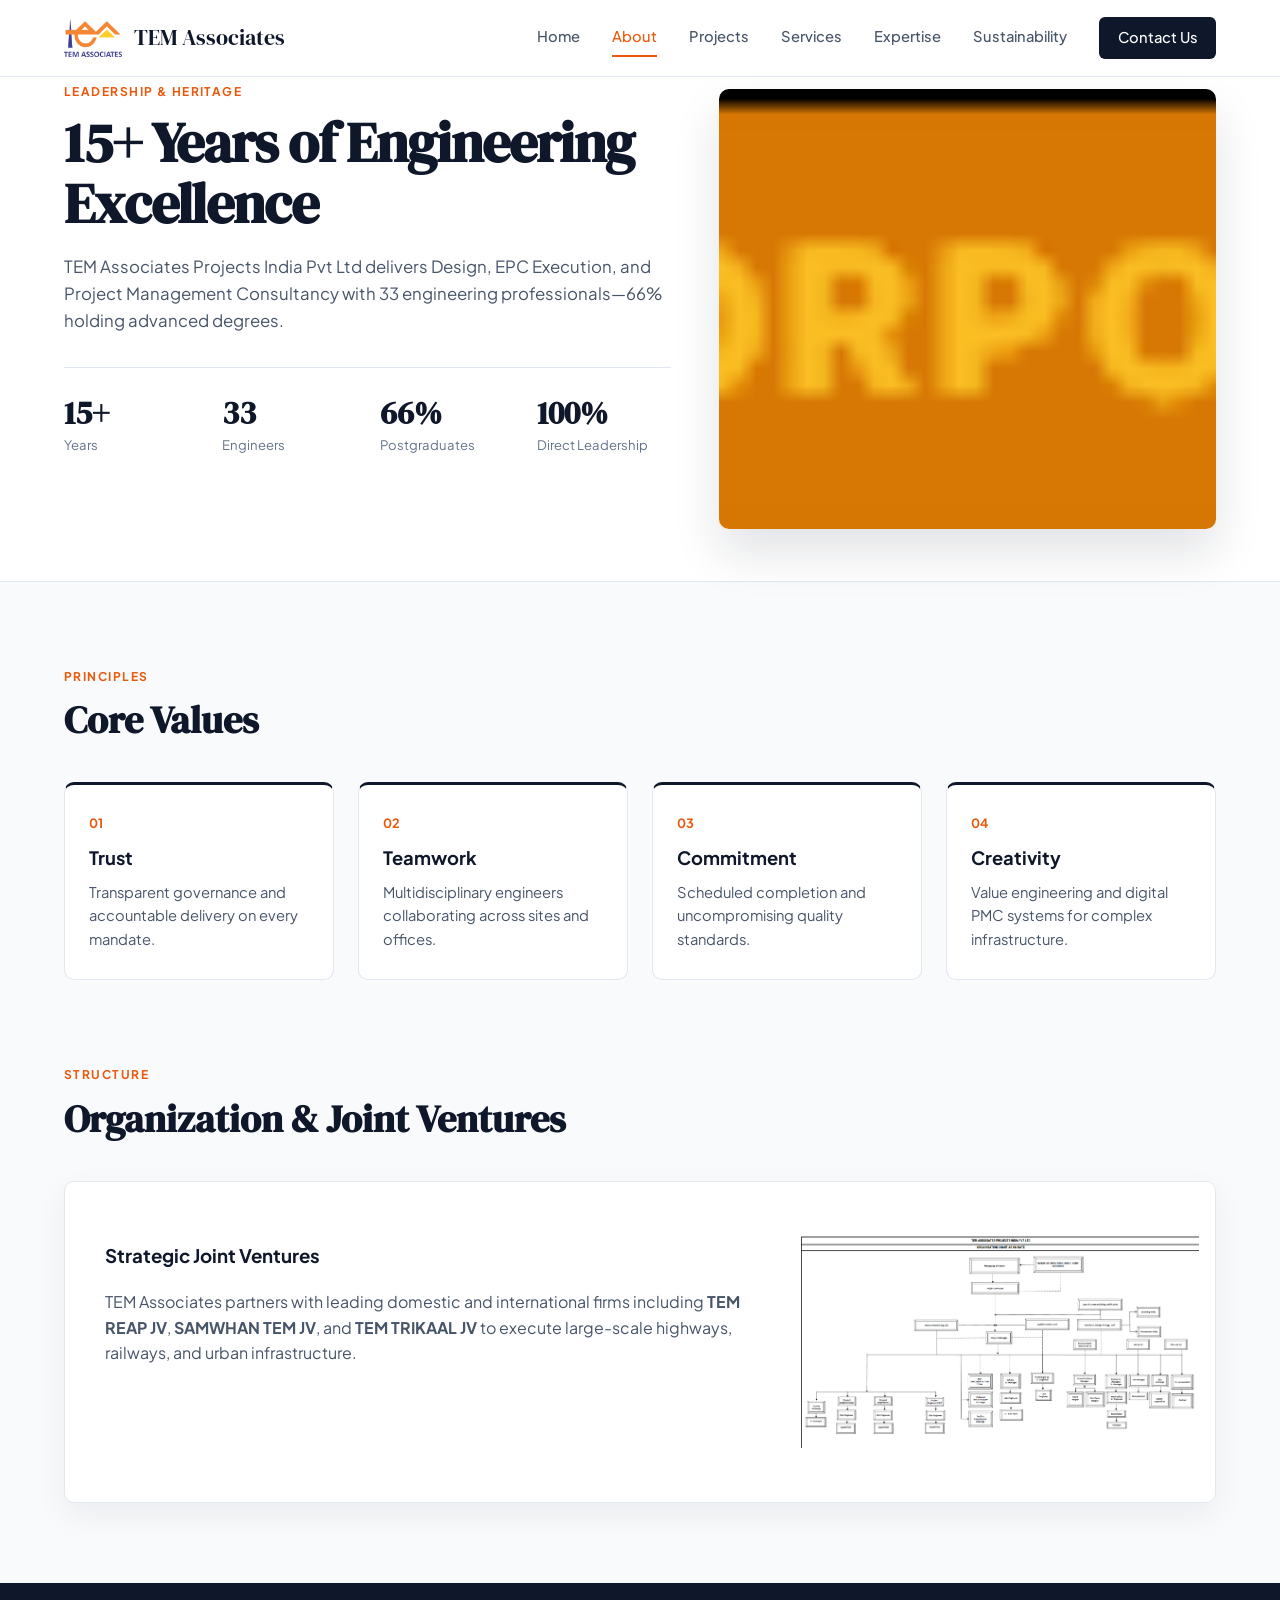
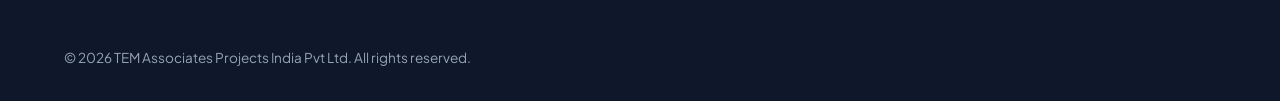
==== about.html @ 12da1fc3 "Rename solar_panel_field.jpeg to airport_terminal.jpeg" ====
<!DOCTYPE html>
<html lang="en">
<head>
  <meta charset="utf-8">
  <meta name="viewport" content="width=device-width, initial-scale=1">
  <title>About Us — TEM Associates</title>
  <link rel="icon" href="TEM_PDF_Images/tem_logo.png" type="image/png">
  <link rel="stylesheet" href="css/style.css">
</head>
<body>
  <header class="header">
    <div class="container header-inner">
      <a href="index.html" class="brand"><img src="TEM_PDF_Images/tem_logo.png" alt="TEM Associates"><span>TEM Associates</span></a>
      <button class="menu-btn" id="menu-btn" type="button">Menu</button>
      <nav class="nav" id="main-nav">
        <a href="index.html">Home</a>
        <a href="about.html" class="active">About</a>
        <a href="projects.html">Projects</a>
        <a href="services.html">Services</a>
        <a href="expertise.html">Expertise</a>
        <a href="sustainability.html">Sustainability</a>
        <a href="contact.html" class="nav-cta">Contact Us</a>
      </nav>
    </div>
  </header>

  <main>
    <section class="hero">
      <div class="container hero-grid">
        <div>
          <span class="eyebrow">Leadership &amp; Heritage</span>
          <h1>15+ Years of Engineering Excellence</h1>
          <p class="hero-sub">TEM Associates Projects India Pvt Ltd delivers Design, EPC Execution, and Project Management Consultancy with 33 engineering professionals—66% holding advanced degrees.</p>
          <div class="stats">
            <div class="stat"><strong>15+</strong><span>Years</span></div>
            <div class="stat"><strong>33</strong><span>Engineers</span></div>
            <div class="stat"><strong>66%</strong><span>Postgraduates</span></div>
            <div class="stat"><strong>100%</strong><span>Direct Leadership</span></div>
          </div>
        </div>
        <div class="hero-media">
          <img src="TEM_PDF_Images/banner_executive_profile.png" alt="TEM Associates executive leadership">
        </div>
      </div>
    </section>

    <section class="section">
      <div class="container">
        <div class="section-head">
          <div><span class="eyebrow">Principles</span><h2>Core Values</h2></div>
        </div>
        <div class="grid-4">
          <div class="sector-card"><span class="sector-num">01</span><h3>Trust</h3><p>Transparent governance and accountable delivery on every mandate.</p></div>
          <div class="sector-card"><span class="sector-num">02</span><h3>Teamwork</h3><p>Multidisciplinary engineers collaborating across sites and offices.</p></div>
          <div class="sector-card"><span class="sector-num">03</span><h3>Commitment</h3><p>Scheduled completion and uncompromising quality standards.</p></div>
          <div class="sector-card"><span class="sector-num">04</span><h3>Creativity</h3><p>Value engineering and digital PMC systems for complex infrastructure.</p></div>
        </div>
      </div>
    </section>

    <section class="section" style="padding-top: 0;">
      <div class="container">
        <div class="section-head">
          <div><span class="eyebrow">Structure</span><h2>Organization &amp; Joint Ventures</h2></div>
        </div>
        <div class="visit-split">
          <div class="visit-panel">
            <h3>Strategic Joint Ventures</h3>
            <p style="color: var(--ink-soft);">TEM Associates partners with leading domestic and international firms including <strong>TEM REAP JV</strong>, <strong>SAMWHAN TEM JV</strong>, and <strong>TEM TRIKAAL JV</strong> to execute large-scale highways, railways, and urban infrastructure.</p>
          </div>
          <div class="visit-media">
            <img src="TEM_PDF_Images/tem_org_chart.png" alt="TEM Associates organization chart" style="object-fit: contain; background: #fff; padding: 1rem;">
          </div>
        </div>
      </div>
    </section>
  </main>

  <footer class="footer">
    <div class="container">
      <div class="footer-bottom" style="margin-top: 0; border-top: none; padding-top: 0;">&copy; 2026 TEM Associates Projects India Pvt Ltd. All rights reserved.</div>
    </div>
  </footer>
  <script src="js/app.js"></script>
</body>
</html>
---- css/style.css ----
@import url('https://fonts.googleapis.com/css2?family=DM+Serif+Display:ital@0;1&family=Plus+Jakarta+Sans:wght@400;500;600;700&display=swap');

:root {
  --ink: #0F172A;
  --ink-soft: #475569;
  --muted: #64748B;
  --accent: #EA580C;
  --accent-dark: #C2410C;
  --bg: #F8FAFC;
  --surface: #FFFFFF;
  --border: #E2E8F0;
  --font-display: "DM Serif Display", Georgia, serif;
  --font-sans: "Plus Jakarta Sans", -apple-system, BlinkMacSystemFont, "Segoe UI", sans-serif;
  --radius: 10px;
  --max-w: 1200px;
}

*, *::before, *::after { box-sizing: border-box; }
html { scroll-behavior: smooth; }
body {
  margin: 0;
  font-family: var(--font-sans);
  color: var(--ink);
  background: var(--bg);
  line-height: 1.6;
  -webkit-font-smoothing: antialiased;
}
img { max-width: 100%; display: block; }
a { color: inherit; text-decoration: none; }

.container {
  max-width: var(--max-w);
  margin: 0 auto;
  padding: 0 1.5rem;
}

/* Header */
.header {
  position: sticky;
  top: 0;
  z-index: 100;
  background: rgba(255, 255, 255, 0.94);
  backdrop-filter: blur(12px);
  border-bottom: 1px solid var(--border);
}
.header-inner {
  display: flex;
  align-items: center;
  justify-content: space-between;
  height: 76px;
  gap: 1.5rem;
}
.brand {
  display: flex;
  align-items: center;
  gap: 0.75rem;
  font-family: var(--font-display);
  font-size: 1.35rem;
  color: var(--ink);
}
.brand img { height: 38px; width: auto; }
.nav {
  display: none;
  gap: 2rem;
  align-items: center;
}
.nav a {
  font-size: 0.92rem;
  font-weight: 500;
  color: var(--ink-soft);
  padding: 0.4rem 0;
  border-bottom: 2px solid transparent;
  transition: color 150ms ease, border-color 150ms ease;
}
.nav a:hover, .nav a.active {
  color: var(--accent);
  border-bottom-color: var(--accent);
}
.nav-cta {
  background: var(--ink);
  color: #fff !important;
  padding: 0.55rem 1.15rem !important;
  border-radius: 6px;
  border-bottom: none !important;
}
.nav-cta:hover { background: var(--accent); }
.menu-btn {
  background: none;
  border: 1px solid var(--border);
  padding: 0.45rem 0.9rem;
  border-radius: 6px;
  font-family: inherit;
  font-weight: 600;
  cursor: pointer;
}
@media (min-width: 860px) {
  .nav { display: flex; }
  .menu-btn { display: none; }
}

/* Hero */
.hero {
  background: var(--surface);
  border-bottom: 1px solid var(--border);
  padding: 0 0 4rem;
}
.hero-grid {
  display: grid;
  grid-template-columns: 1fr;
  gap: 3rem;
  align-items: start;
}
@media (min-width: 900px) {
  .hero-grid { grid-template-columns: 1.1fr 0.9fr; }
}
.eyebrow {
  display: inline-block;
  font-size: 0.75rem;
  font-weight: 700;
  letter-spacing: 0.12em;
  text-transform: uppercase;
  color: var(--accent);
  margin-bottom: 0.75rem;
}
.hero h1 {
  font-family: var(--font-display);
  font-size: clamp(2.25rem, 4.5vw, 3.5rem);
  line-height: 1.08;
  margin: 0 0 1.25rem;
  letter-spacing: -0.02em;
}
.hero-sub {
  font-size: 1.05rem;
  color: var(--ink-soft);
  margin: 0 0 2rem;
  max-width: 54ch;
}
.hero-actions {
  display: flex;
  flex-wrap: wrap;
  gap: 1rem;
  margin-bottom: 2.5rem;
}
.btn {
  display: inline-flex;
  align-items: center;
  justify-content: center;
  padding: 0.85rem 1.65rem;
  border-radius: 6px;
  font-weight: 600;
  font-size: 0.95rem;
  cursor: pointer;
  border: 1px solid transparent;
  transition: all 180ms ease;
}
.btn-primary { background: var(--ink); color: #fff; }
.btn-primary:hover { background: var(--accent); transform: translateY(-1px); }
.btn-outline { border-color: var(--border); color: var(--ink); background: #fff; }
.btn-outline:hover { border-color: var(--ink); }

.stats {
  display: grid;
  grid-template-columns: repeat(2, 1fr);
  gap: 1.5rem;
  padding-top: 1.75rem;
  border-top: 1px solid var(--border);
}
@media (min-width: 640px) {
  .stats { grid-template-columns: repeat(4, 1fr); }
}
.stat strong {
  display: block;
  font-family: var(--font-display);
  font-size: 2rem;
  line-height: 1.1;
  color: var(--ink);
}
.stat span {
  font-size: 0.82rem;
  color: var(--muted);
}
.hero-media img {
  width: 100%;
  height: 440px;
  object-fit: cover;
  border-radius: var(--radius);
  box-shadow: 0 24px 48px rgba(15, 23, 42, 0.12);
  transform: translateY(12px);
}

/* Sections */
.section { padding: 5rem 0; }
.section-head {
  display: flex;
  align-items: flex-end;
  justify-content: space-between;
  gap: 1rem;
  margin-bottom: 2.5rem;
  flex-wrap: wrap;
}
.section-head h2 {
  font-family: var(--font-display);
  font-size: clamp(1.75rem, 3vw, 2.5rem);
  margin: 0;
  line-height: 1.15;
}

/* Sectors */
.grid-4 {
  display: grid;
  grid-template-columns: 1fr;
  gap: 1.5rem;
}
@media (min-width: 640px) { .grid-4 { grid-template-columns: repeat(2, 1fr); } }
@media (min-width: 1024px) { .grid-4 { grid-template-columns: repeat(4, 1fr); } }

.sector-card {
  background: var(--surface);
  border: 1px solid var(--border);
  border-top: 3px solid var(--ink);
  border-radius: var(--radius);
  padding: 1.75rem 1.5rem;
  transition: transform 200ms ease, border-top-color 200ms ease, box-shadow 200ms ease;
}
.sector-card:hover {
  transform: translateY(-3px);
  border-top-color: var(--accent);
  box-shadow: 0 12px 28px rgba(15, 23, 42, 0.07);
}
.sector-num {
  font-size: 0.8rem;
  font-weight: 700;
  color: var(--accent);
  margin-bottom: 0.6rem;
  display: block;
}
.sector-card h3 { margin: 0 0 0.5rem; font-size: 1.15rem; }
.sector-card p { margin: 0; font-size: 0.92rem; color: var(--ink-soft); }

.sector-image {
  width: 100%;
  height: 160px;
  object-fit: cover;
  border-radius: var(--radius);
  margin-bottom: 0.75rem;
  display: block;
}

/* Projects */
.project-card {
  background: var(--surface);
  border: 1px solid var(--border);
  border-radius: var(--radius);
  overflow: hidden;
  transition: transform 200ms ease, box-shadow 200ms ease;
}
.project-card:hover {
  transform: translateY(-3px);
  box-shadow: 0 12px 28px rgba(15, 23, 42, 0.08);
}
.project-card img {
  width: 100%;
  aspect-ratio: 16 / 10;
  object-fit: cover;
}
.project-body { padding: 1.25rem; }
.project-body h3 { margin: 0 0 0.35rem; font-size: 1.1rem; }
.project-val { font-weight: 700; color: var(--accent); margin: 0 0 0.2rem; }
.project-client { font-size: 0.88rem; color: var(--ink-soft); margin: 0; }

/* Visit Us Split */
.visit-split {
  display: grid;
  grid-template-columns: 1fr;
  background: var(--surface);
  border: 1px solid var(--border);
  border-radius: var(--radius);
  overflow: hidden;
  box-shadow: 0 12px 32px rgba(15, 23, 42, 0.06);
}
@media (min-width: 900px) { .visit-split { grid-template-columns: 1.25fr 0.75fr; } }
.visit-panel { padding: 2.5rem; }
.visit-locs {
  display: grid;
  grid-template-columns: 1fr;
  gap: 1.75rem;
  padding: 1.5rem 0;
  margin: 1.5rem 0;
  border-top: 1px solid var(--border);
  border-bottom: 1px solid var(--border);
}
@media (min-width: 640px) { .visit-locs { grid-template-columns: 1fr 1fr; } }
.visit-loc h3 { margin: 0 0 0.4rem; font-size: 1.15rem; }
.visit-loc p { margin: 0; font-size: 0.9rem; color: var(--ink-soft); }
.chips { display: flex; flex-wrap: wrap; gap: 0.65rem; }
.chip {
  padding: 0.5rem 1rem;
  border-radius: 999px;
  border: 1px solid var(--border);
  font-size: 0.88rem;
  font-weight: 500;
  transition: all 150ms ease;
}
.chip:hover { background: var(--ink); color: #fff; border-color: var(--ink); }
.chip-accent { border-color: var(--accent); color: var(--accent); }
.chip-accent:hover { background: var(--accent); color: #fff; }
.visit-media img { width: 100%; height: 100%; min-height: 320px; object-fit: cover; }

/* Footer */
.footer {
  background: var(--ink);
  color: #CBD5E1;
  padding: 4rem 0 2rem;
}
.footer-grid {
  display: grid;
  grid-template-columns: 1fr;
  gap: 2.5rem;
}
@media (min-width: 768px) { .footer-grid { grid-template-columns: 1.2fr 0.8fr 1.2fr; } }
.footer-logo {
  background: #fff;
  padding: 0.35rem 0.6rem;
  border-radius: 6px;
  height: 40px;
  width: auto;
  margin-bottom: 0.75rem;
}
.footer-nav { display: flex; flex-direction: column; gap: 0.5rem; }
.footer-nav a:hover { color: #fff; }
.footer-bottom {
  border-top: 1px solid rgba(255, 255, 255, 0.12);
  margin-top: 2.5rem;
  padding-top: 1.5rem;
  font-size: 0.85rem;
  color: #94A3B8;
}
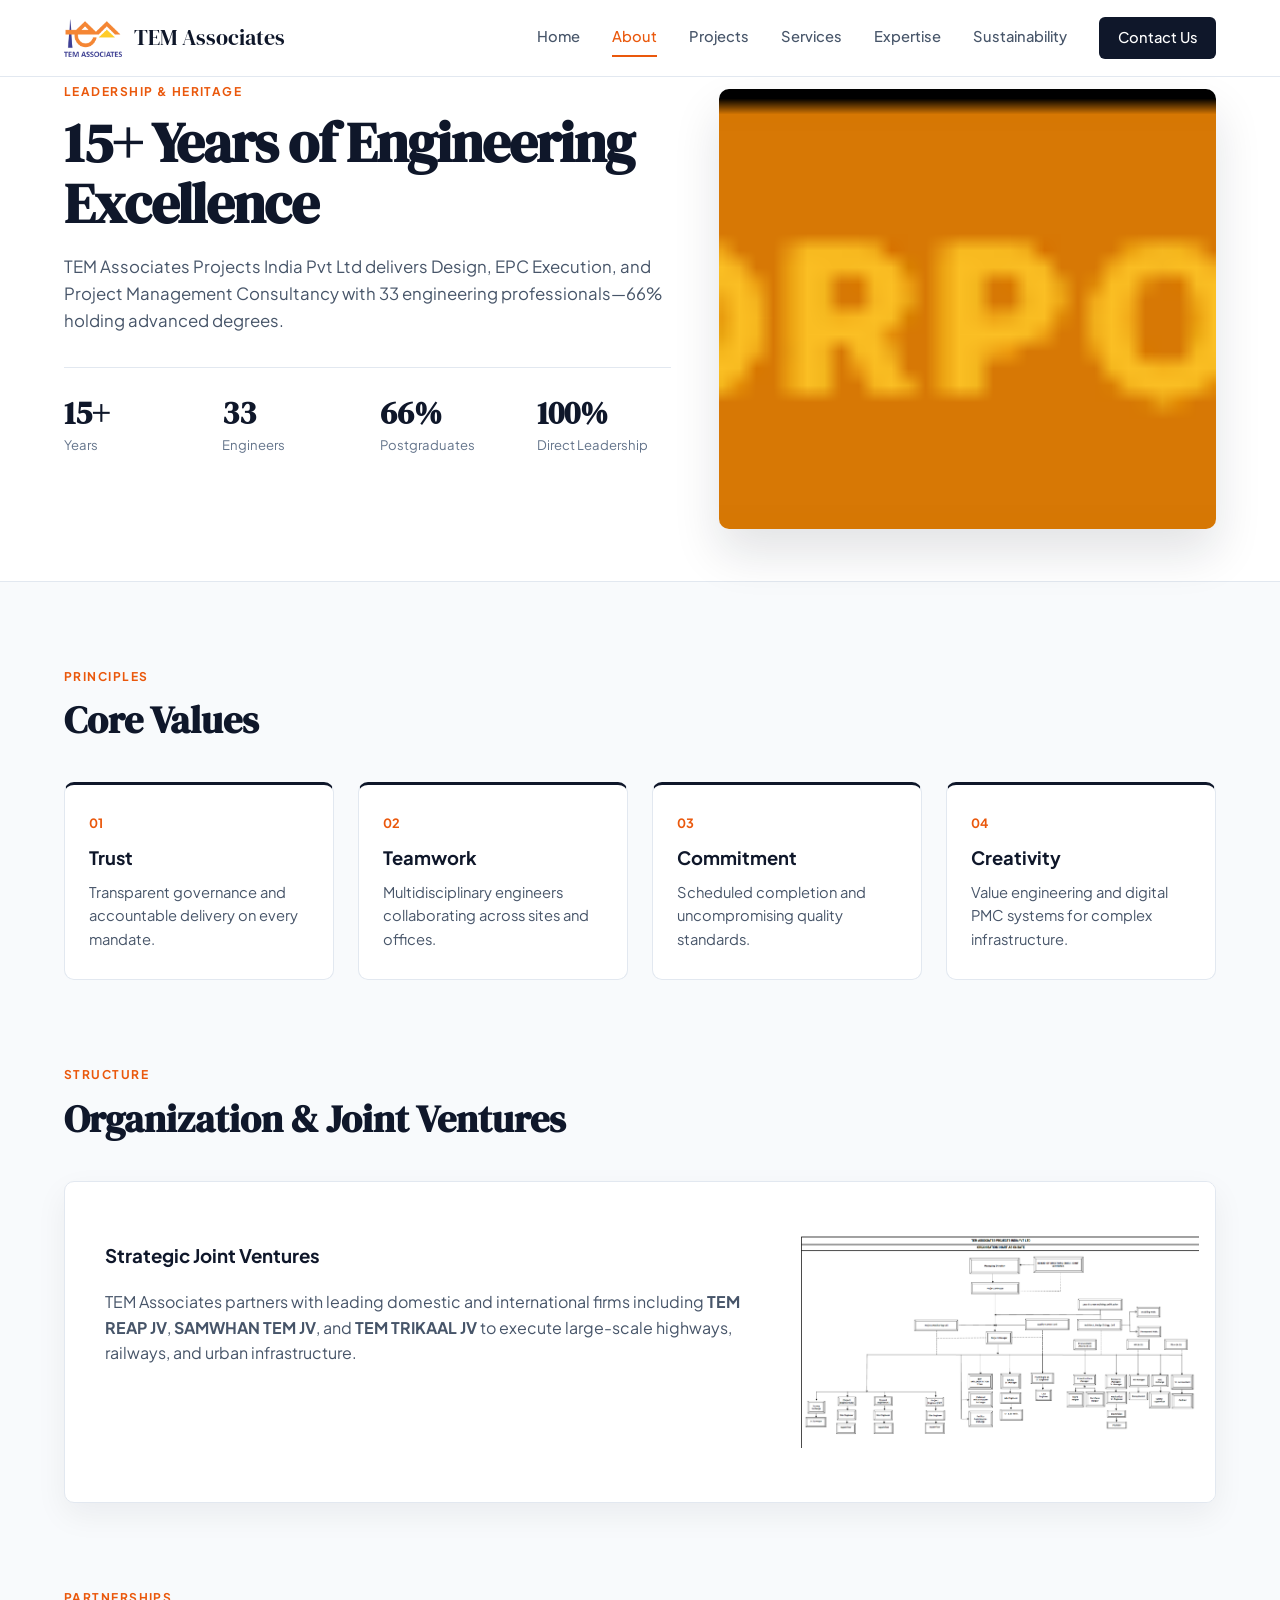
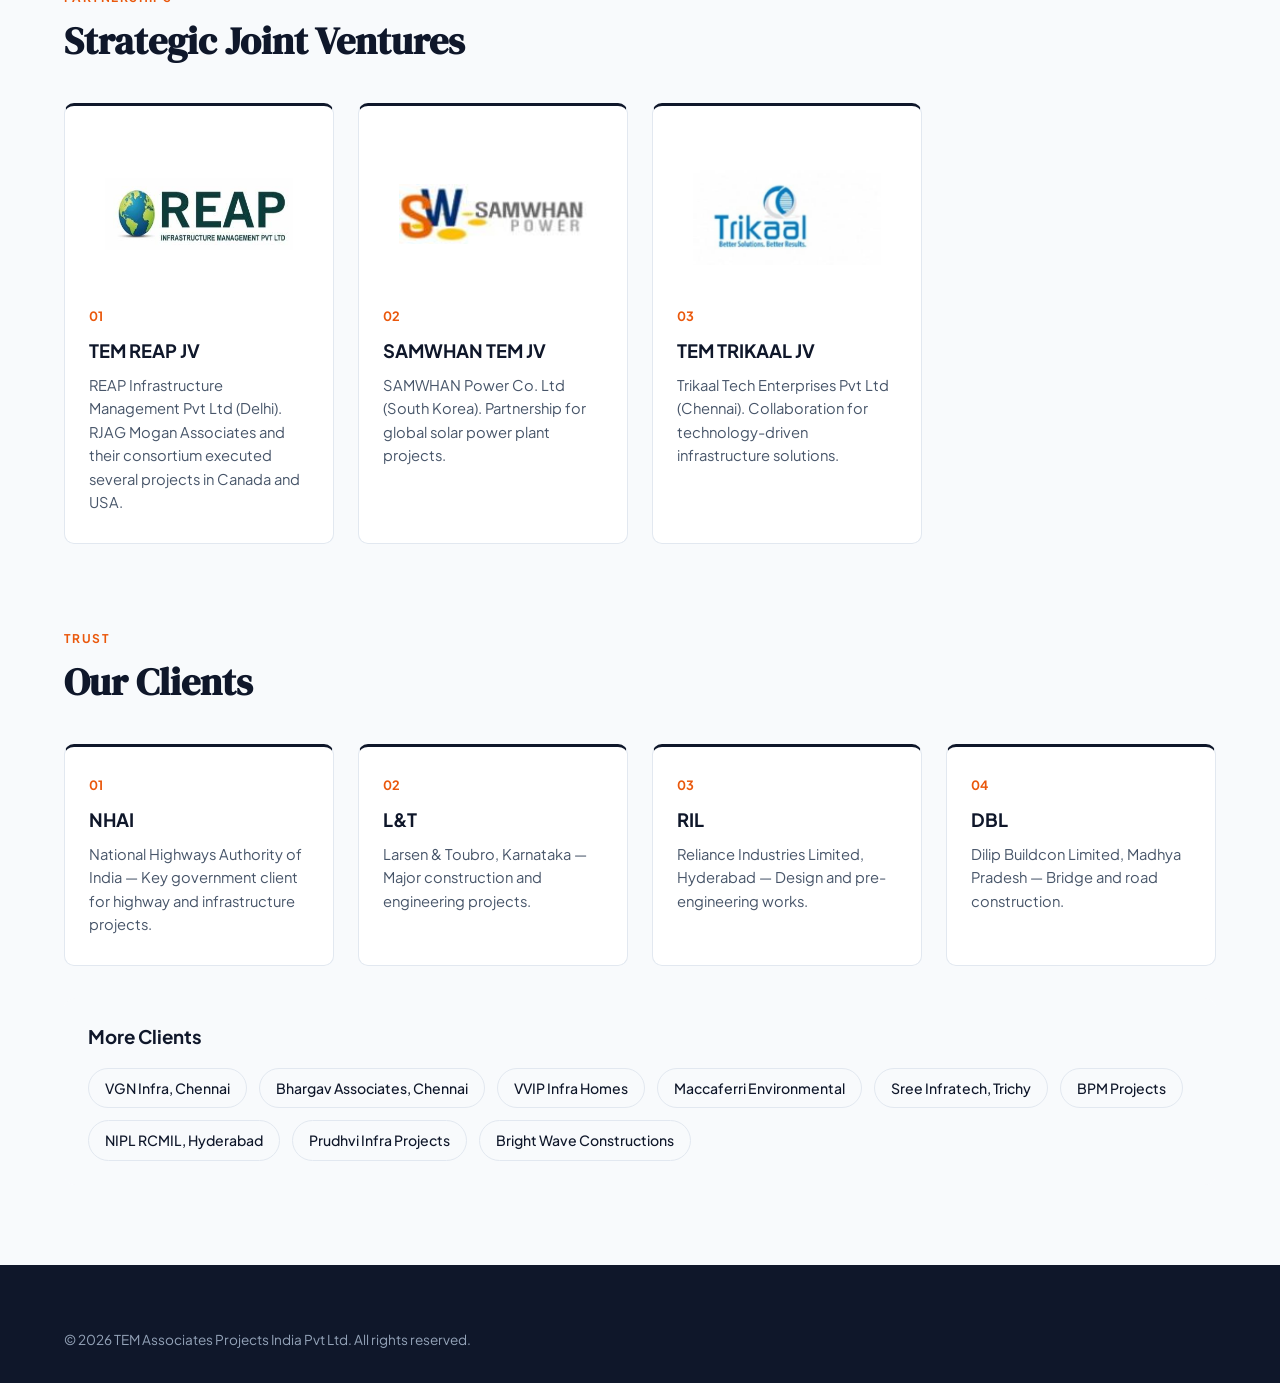
==== commit 34380b96: "Rebuild sustainability.html with green content, move clients/JV to about.html" ====
--- a/about.html
+++ b/about.html
@@ -74,6 +74,78 @@
         </div>
       </div>
     </section>
+
+    <section class="section" style="padding-top: 0;">
+      <div class="container">
+        <div class="section-head">
+          <div><span class="eyebrow">Partnerships</span><h2>Strategic Joint Ventures</h2></div>
+        </div>
+        <div class="grid-4">
+          <div class="sector-card">
+            <img src="TEM_PDF_Images/logo_reap.jpeg" alt="TEM REAP JV" class="sector-image" loading="lazy" style="object-fit: contain; background: #fff; padding: 1rem;">
+            <span class="sector-num">01</span>
+            <h3>TEM REAP JV</h3>
+            <p>REAP Infrastructure Management Pvt Ltd (Delhi). RJAG Mogan Associates and their consortium executed several projects in Canada and USA.</p>
+          </div>
+          <div class="sector-card">
+            <img src="TEM_PDF_Images/logo_samwhan.jpeg" alt="SAMWHAN TEM JV" class="sector-image" loading="lazy" style="object-fit: contain; background: #fff; padding: 1rem;">
+            <span class="sector-num">02</span>
+            <h3>SAMWHAN TEM JV</h3>
+            <p>SAMWHAN Power Co. Ltd (South Korea). Partnership for global solar power plant projects.</p>
+          </div>
+          <div class="sector-card">
+            <img src="TEM_PDF_Images/logo_trikaal.jpeg" alt="TEM TRIKAAL JV" class="sector-image" loading="lazy" style="object-fit: contain; background: #fff; padding: 1rem;">
+            <span class="sector-num">03</span>
+            <h3>TEM TRIKAAL JV</h3>
+            <p>Trikaal Tech Enterprises Pvt Ltd (Chennai). Collaboration for technology-driven infrastructure solutions.</p>
+          </div>
+        </div>
+      </div>
+    </section>
+
+    <section class="section" style="padding-top: 0;">
+      <div class="container">
+        <div class="section-head">
+          <div><span class="eyebrow">Trust</span><h2>Our Clients</h2></div>
+        </div>
+        <div class="grid-4">
+          <div class="sector-card">
+            <span class="sector-num">01</span>
+            <h3>NHAI</h3>
+            <p>National Highways Authority of India — Key government client for highway and infrastructure projects.</p>
+          </div>
+          <div class="sector-card">
+            <span class="sector-num">02</span>
+            <h3>L&amp;T</h3>
+            <p>Larsen &amp; Toubro, Karnataka — Major construction and engineering projects.</p>
+          </div>
+          <div class="sector-card">
+            <span class="sector-num">03</span>
+            <h3>RIL</h3>
+            <p>Reliance Industries Limited, Hyderabad — Design and pre-engineering works.</p>
+          </div>
+          <div class="sector-card">
+            <span class="sector-num">04</span>
+            <h3>DBL</h3>
+            <p>Dilip Buildcon Limited, Madhya Pradesh — Bridge and road construction.</p>
+          </div>
+        </div>
+        <div style="margin-top: 2rem; padding: 1.5rem; background: var(--bg-soft, #f8fafc); border-radius: 12px;">
+          <h3 style="margin: 0 0 1rem;">More Clients</h3>
+          <div style="display: flex; flex-wrap: wrap; gap: 0.75rem;">
+            <span class="chip">VGN Infra, Chennai</span>
+            <span class="chip">Bhargav Associates, Chennai</span>
+            <span class="chip">VVIP Infra Homes</span>
+            <span class="chip">Maccaferri Environmental</span>
+            <span class="chip">Sree Infratech, Trichy</span>
+            <span class="chip">BPM Projects</span>
+            <span class="chip">NIPL RCMIL, Hyderabad</span>
+            <span class="chip">Prudhvi Infra Projects</span>
+            <span class="chip">Bright Wave Constructions</span>
+          </div>
+        </div>
+      </div>
+    </section>
   </main>
 
   <footer class="footer">
@@ -88,3 +160,4 @@
 
 
 
+
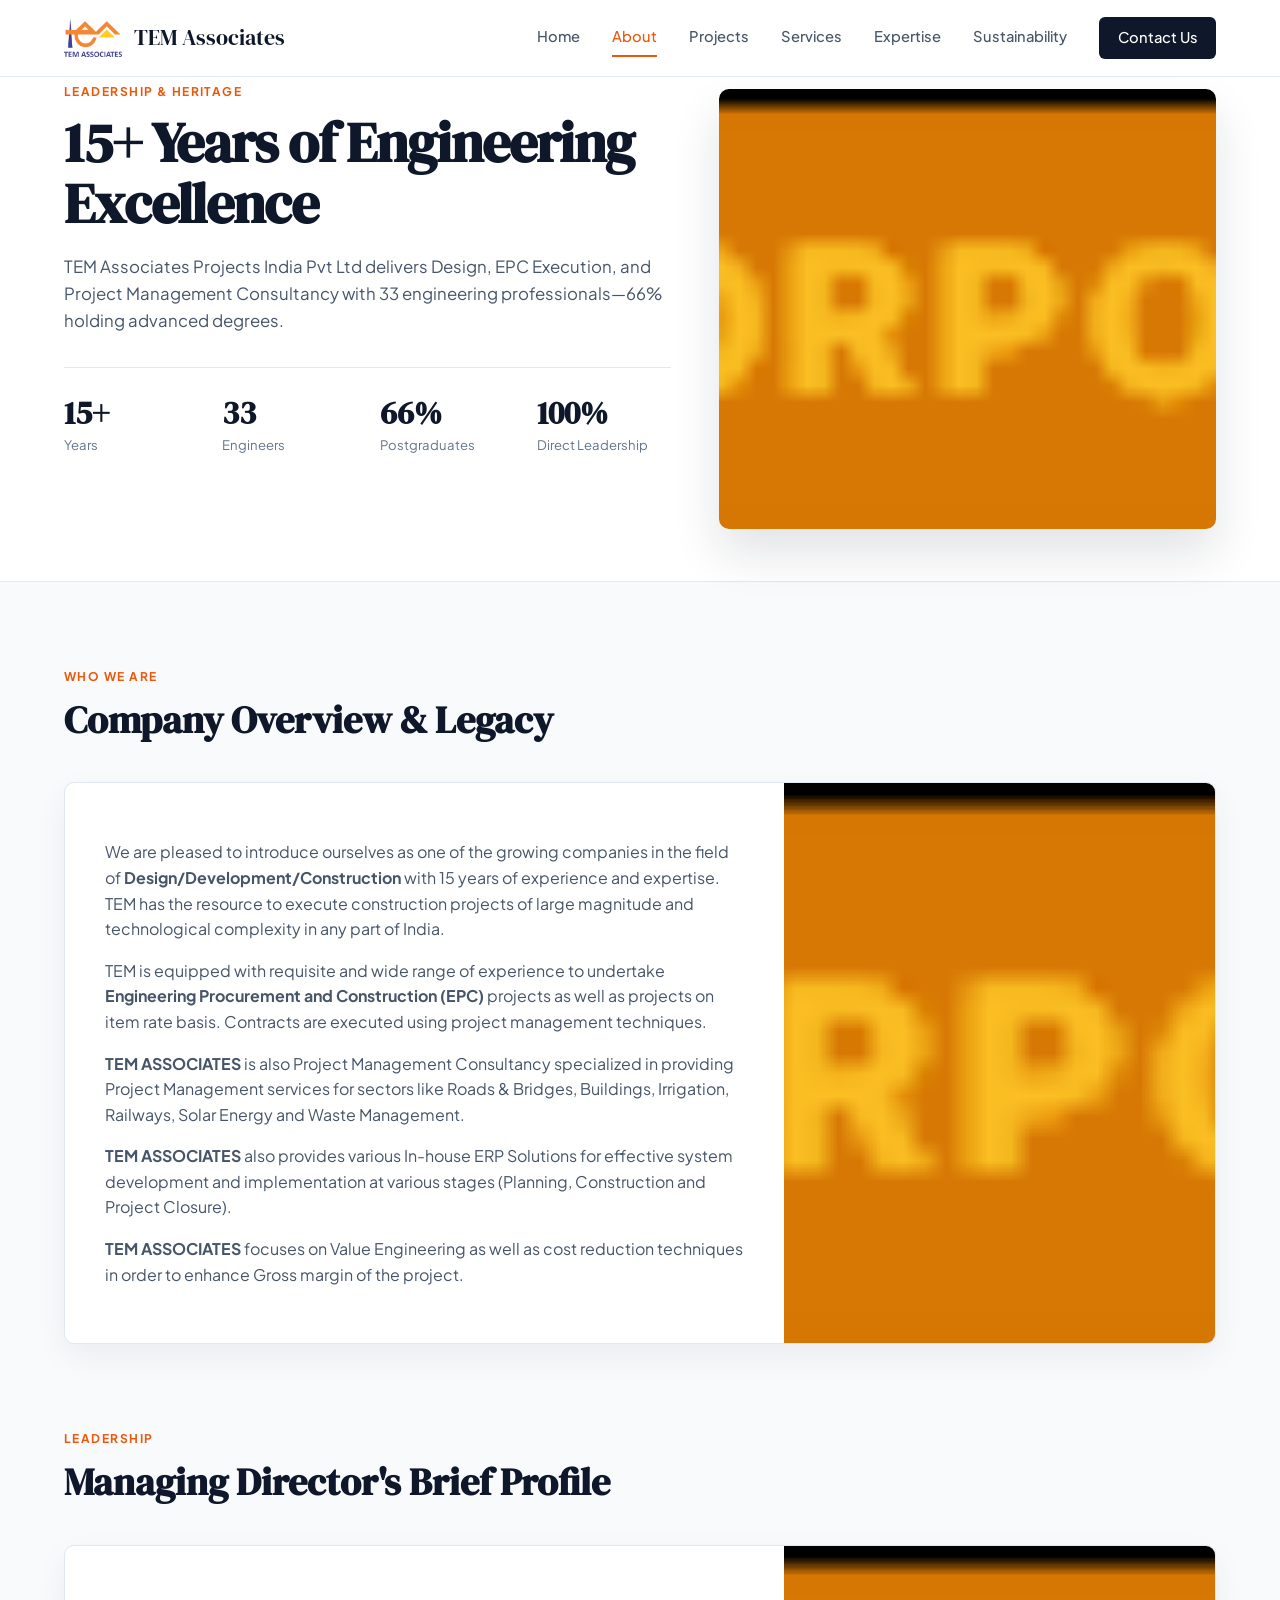
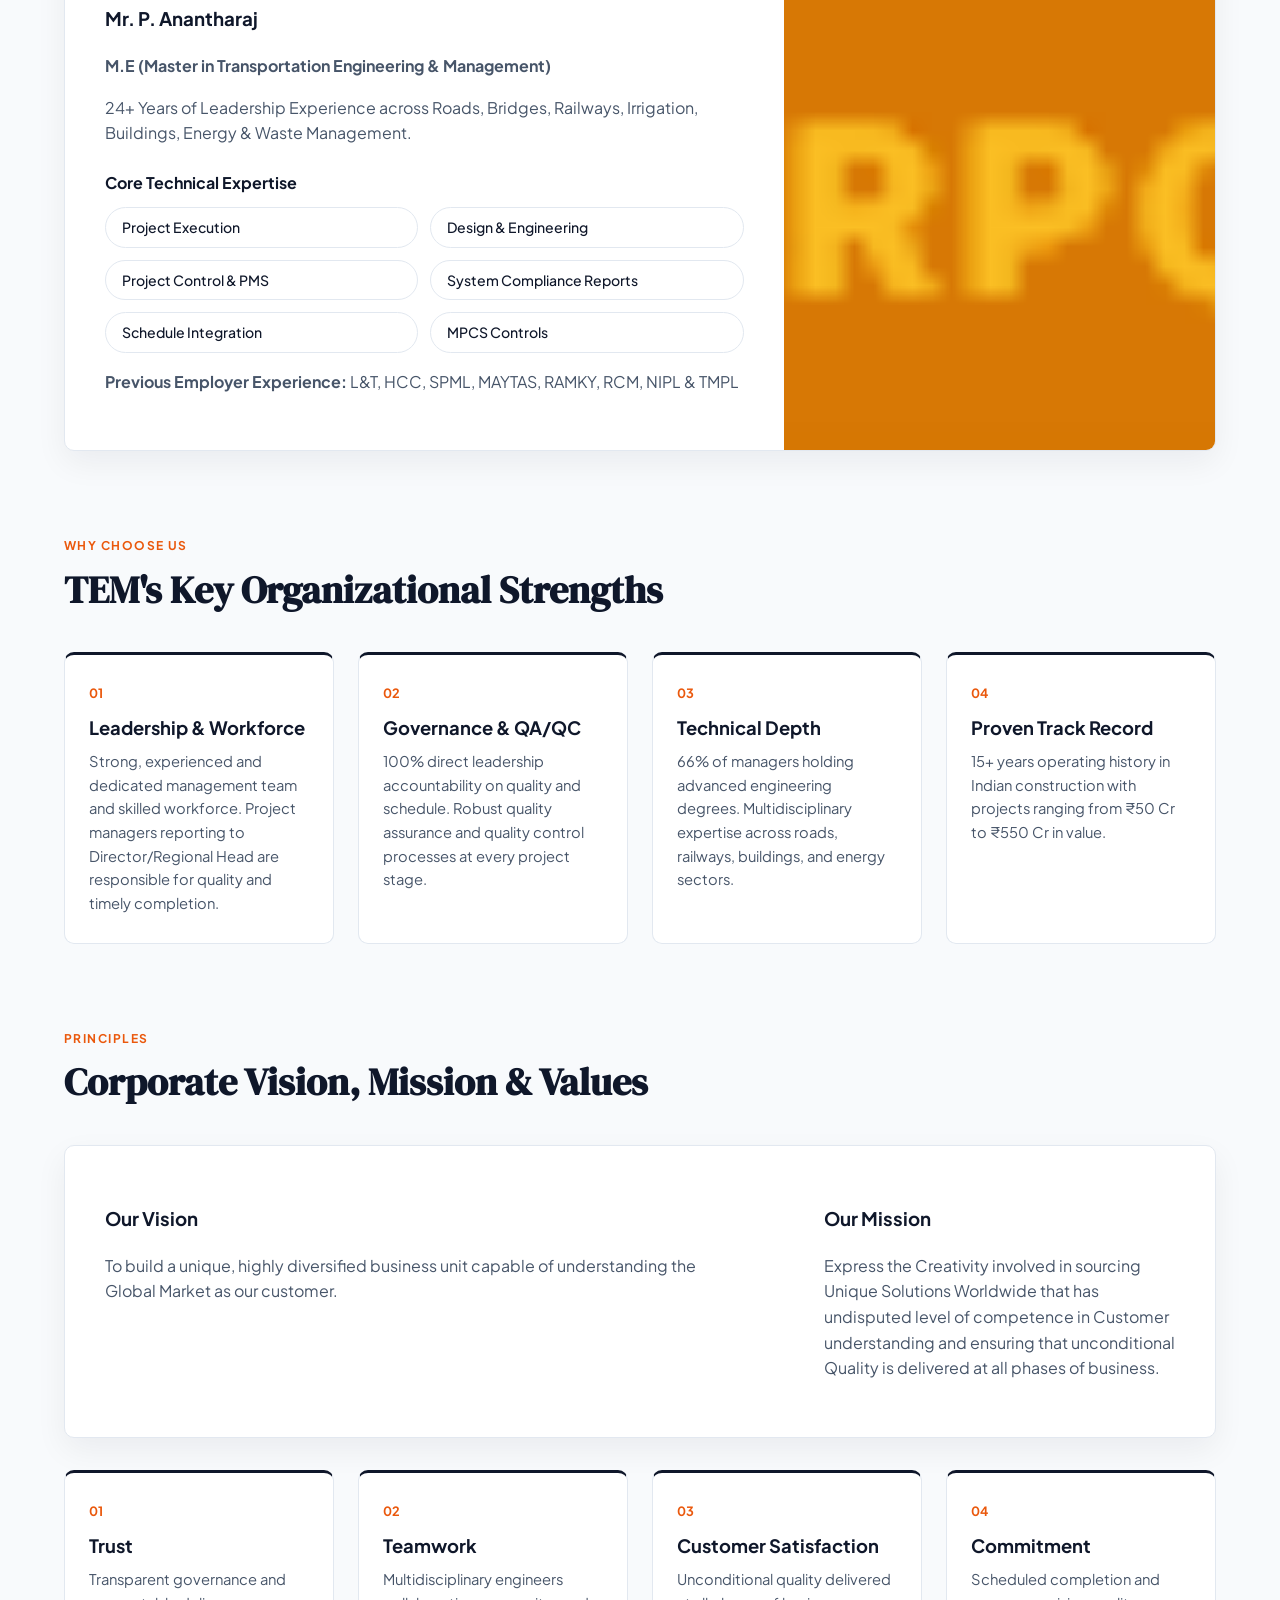
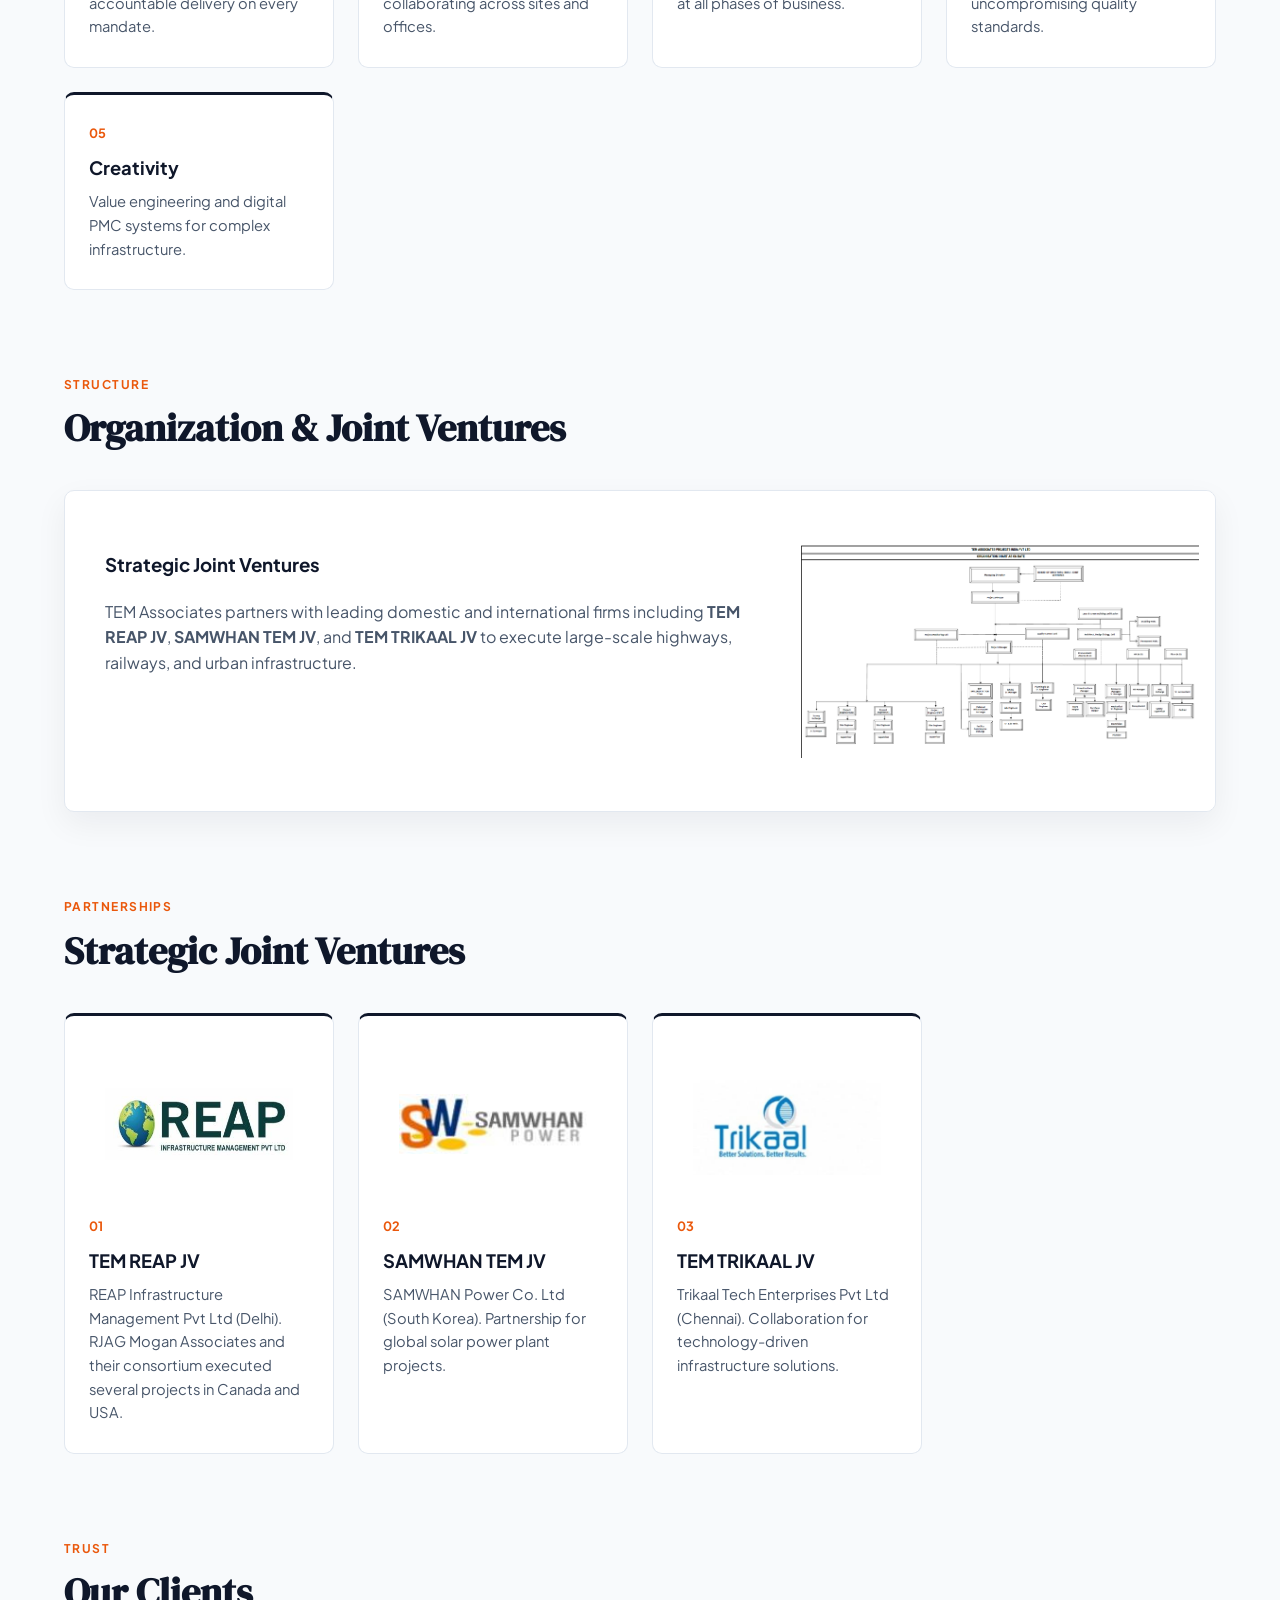
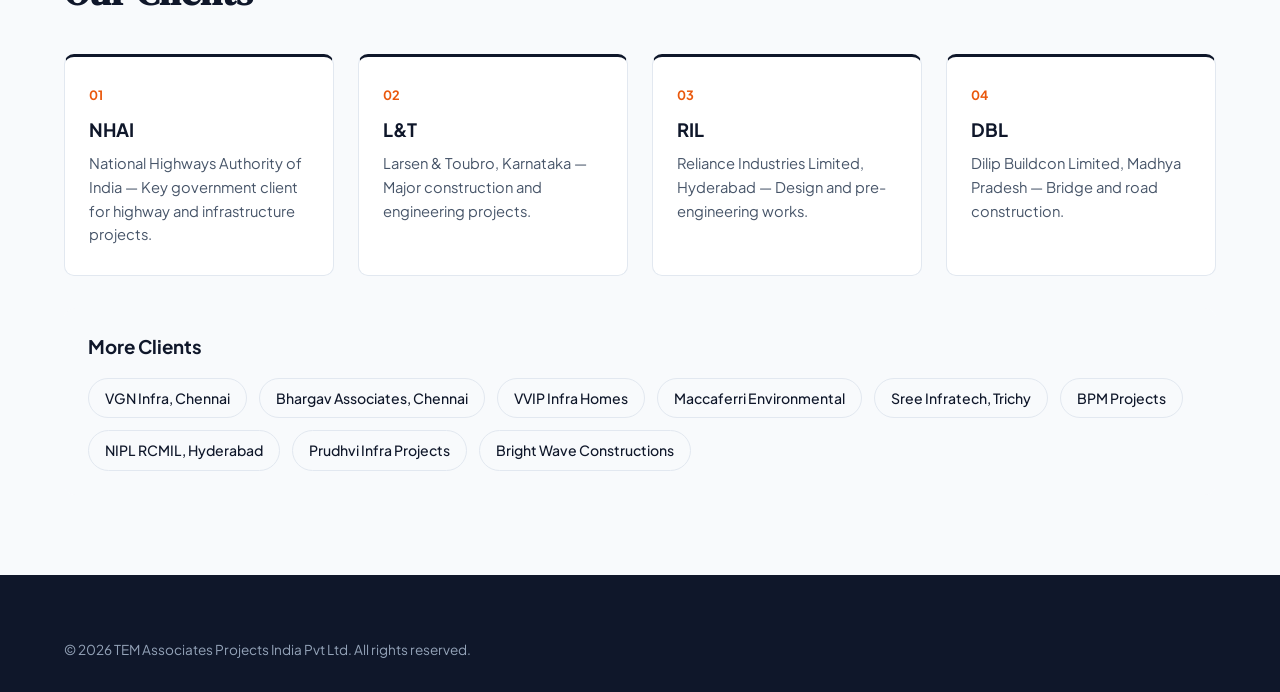
==== commit c77f274b: "Add PDF slide content: about (MD profile, strengths, vision/mission), services (verticals, activitie" ====
--- a/about.html
+++ b/about.html
@@ -47,13 +47,102 @@
     <section class="section">
       <div class="container">
         <div class="section-head">
-          <div><span class="eyebrow">Principles</span><h2>Core Values</h2></div>
+          <div><span class="eyebrow">Who We Are</span><h2>Company Overview &amp; Legacy</h2></div>
+        </div>
+        <div class="visit-split">
+          <div class="visit-panel">
+            <p style="color: var(--ink-soft);">We are pleased to introduce ourselves as one of the growing companies in the field of <strong>Design/Development/Construction</strong> with 15 years of experience and expertise. TEM has the resource to execute construction projects of large magnitude and technological complexity in any part of India.</p>
+            <p style="color: var(--ink-soft);">TEM is equipped with requisite and wide range of experience to undertake <strong>Engineering Procurement and Construction (EPC)</strong> projects as well as projects on item rate basis. Contracts are executed using project management techniques.</p>
+            <p style="color: var(--ink-soft);"><strong>TEM ASSOCIATES</strong> is also Project Management Consultancy specialized in providing Project Management services for sectors like Roads &amp; Bridges, Buildings, Irrigation, Railways, Solar Energy and Waste Management.</p>
+            <p style="color: var(--ink-soft);"><strong>TEM ASSOCIATES</strong> also provides various In-house ERP Solutions for effective system development and implementation at various stages (Planning, Construction and Project Closure).</p>
+            <p style="color: var(--ink-soft);"><strong>TEM ASSOCIATES</strong> focuses on Value Engineering as well as cost reduction techniques in order to enhance Gross margin of the project.</p>
+          </div>
+          <div class="visit-media">
+            <img src="TEM_PDF_Images/banner_executive_profile.png" alt="TEM Associates legacy">
+          </div>
+        </div>
+      </div>
+    </section>
+
+    <section class="section" style="padding-top: 0;">
+      <div class="container">
+        <div class="section-head">
+          <div><span class="eyebrow">Leadership</span><h2>Managing Director's Brief Profile</h2></div>
+        </div>
+        <div class="visit-split">
+          <div class="visit-panel">
+            <h3>Mr. P. Anantharaj</h3>
+            <p style="color: var(--ink-soft);"><strong>M.E (Master in Transportation Engineering &amp; Management)</strong></p>
+            <p style="color: var(--ink-soft);">24+ Years of Leadership Experience across Roads, Bridges, Railways, Irrigation, Buildings, Energy &amp; Waste Management.</p>
+            <h4 style="margin: 1.5rem 0 0.75rem;">Core Technical Expertise</h4>
+            <div class="grid-4" style="grid-template-columns: repeat(2, 1fr); gap: 0.75rem;">
+              <div class="chip">Project Execution</div>
+              <div class="chip">Design &amp; Engineering</div>
+              <div class="chip">Project Control &amp; PMS</div>
+              <div class="chip">System Compliance Reports</div>
+              <div class="chip">Schedule Integration</div>
+              <div class="chip">MPCS Controls</div>
+            </div>
+            <p style="color: var(--ink-soft); margin-top: 1rem;"><strong>Previous Employer Experience:</strong> L&amp;T, HCC, SPML, MAYTAS, RAMKY, RCM, NIPL &amp; TMPL</p>
+          </div>
+          <div class="visit-media">
+            <img src="TEM_PDF_Images/banner_executive_profile.png" alt="Managing Director">
+          </div>
+        </div>
+      </div>
+    </section>
+
+    <section class="section" style="padding-top: 0;">
+      <div class="container">
+        <div class="section-head">
+          <div><span class="eyebrow">Why Choose Us</span><h2>TEM's Key Organizational Strengths</h2></div>
+        </div>
+        <div class="grid-4">
+          <div class="sector-card">
+            <span class="sector-num">01</span>
+            <h3>Leadership &amp; Workforce</h3>
+            <p>Strong, experienced and dedicated management team and skilled workforce. Project managers reporting to Director/Regional Head are responsible for quality and timely completion.</p>
+          </div>
+          <div class="sector-card">
+            <span class="sector-num">02</span>
+            <h3>Governance &amp; QA/QC</h3>
+            <p>100% direct leadership accountability on quality and schedule. Robust quality assurance and quality control processes at every project stage.</p>
+          </div>
+          <div class="sector-card">
+            <span class="sector-num">03</span>
+            <h3>Technical Depth</h3>
+            <p>66% of managers holding advanced engineering degrees. Multidisciplinary expertise across roads, railways, buildings, and energy sectors.</p>
+          </div>
+          <div class="sector-card">
+            <span class="sector-num">04</span>
+            <h3>Proven Track Record</h3>
+            <p>15+ years operating history in Indian construction with projects ranging from ₹50 Cr to ₹550 Cr in value.</p>
+          </div>
+        </div>
+      </div>
+    </section>
+
+    <section class="section" style="padding-top: 0;">
+      <div class="container">
+        <div class="section-head">
+          <div><span class="eyebrow">Principles</span><h2>Corporate Vision, Mission &amp; Values</h2></div>
+        </div>
+        <div class="visit-split" style="margin-bottom: 2rem;">
+          <div class="visit-panel">
+            <h3>Our Vision</h3>
+            <p style="color: var(--ink-soft);">To build a unique, highly diversified business unit capable of understanding the Global Market as our customer.</p>
+          </div>
+          <div class="visit-panel">
+            <h3>Our Mission</h3>
+            <p style="color: var(--ink-soft);">Express the Creativity involved in sourcing Unique Solutions Worldwide that has undisputed level of competence in Customer understanding and ensuring that unconditional Quality is delivered at all phases of business.</p>
+          </div>
         </div>
         <div class="grid-4">
           <div class="sector-card"><span class="sector-num">01</span><h3>Trust</h3><p>Transparent governance and accountable delivery on every mandate.</p></div>
           <div class="sector-card"><span class="sector-num">02</span><h3>Teamwork</h3><p>Multidisciplinary engineers collaborating across sites and offices.</p></div>
-          <div class="sector-card"><span class="sector-num">03</span><h3>Commitment</h3><p>Scheduled completion and uncompromising quality standards.</p></div>
-          <div class="sector-card"><span class="sector-num">04</span><h3>Creativity</h3><p>Value engineering and digital PMC systems for complex infrastructure.</p></div>
+          <div class="sector-card"><span class="sector-num">03</span><h3>Customer Satisfaction</h3><p>Unconditional quality delivered at all phases of business.</p></div>
+          <div class="sector-card"><span class="sector-num">04</span><h3>Commitment</h3><p>Scheduled completion and uncompromising quality standards.</p></div>
+          <div class="sector-card"><span class="sector-num">05</span><h3>Creativity</h3><p>Value engineering and digital PMC systems for complex infrastructure.</p></div>
         </div>
       </div>
     </section>
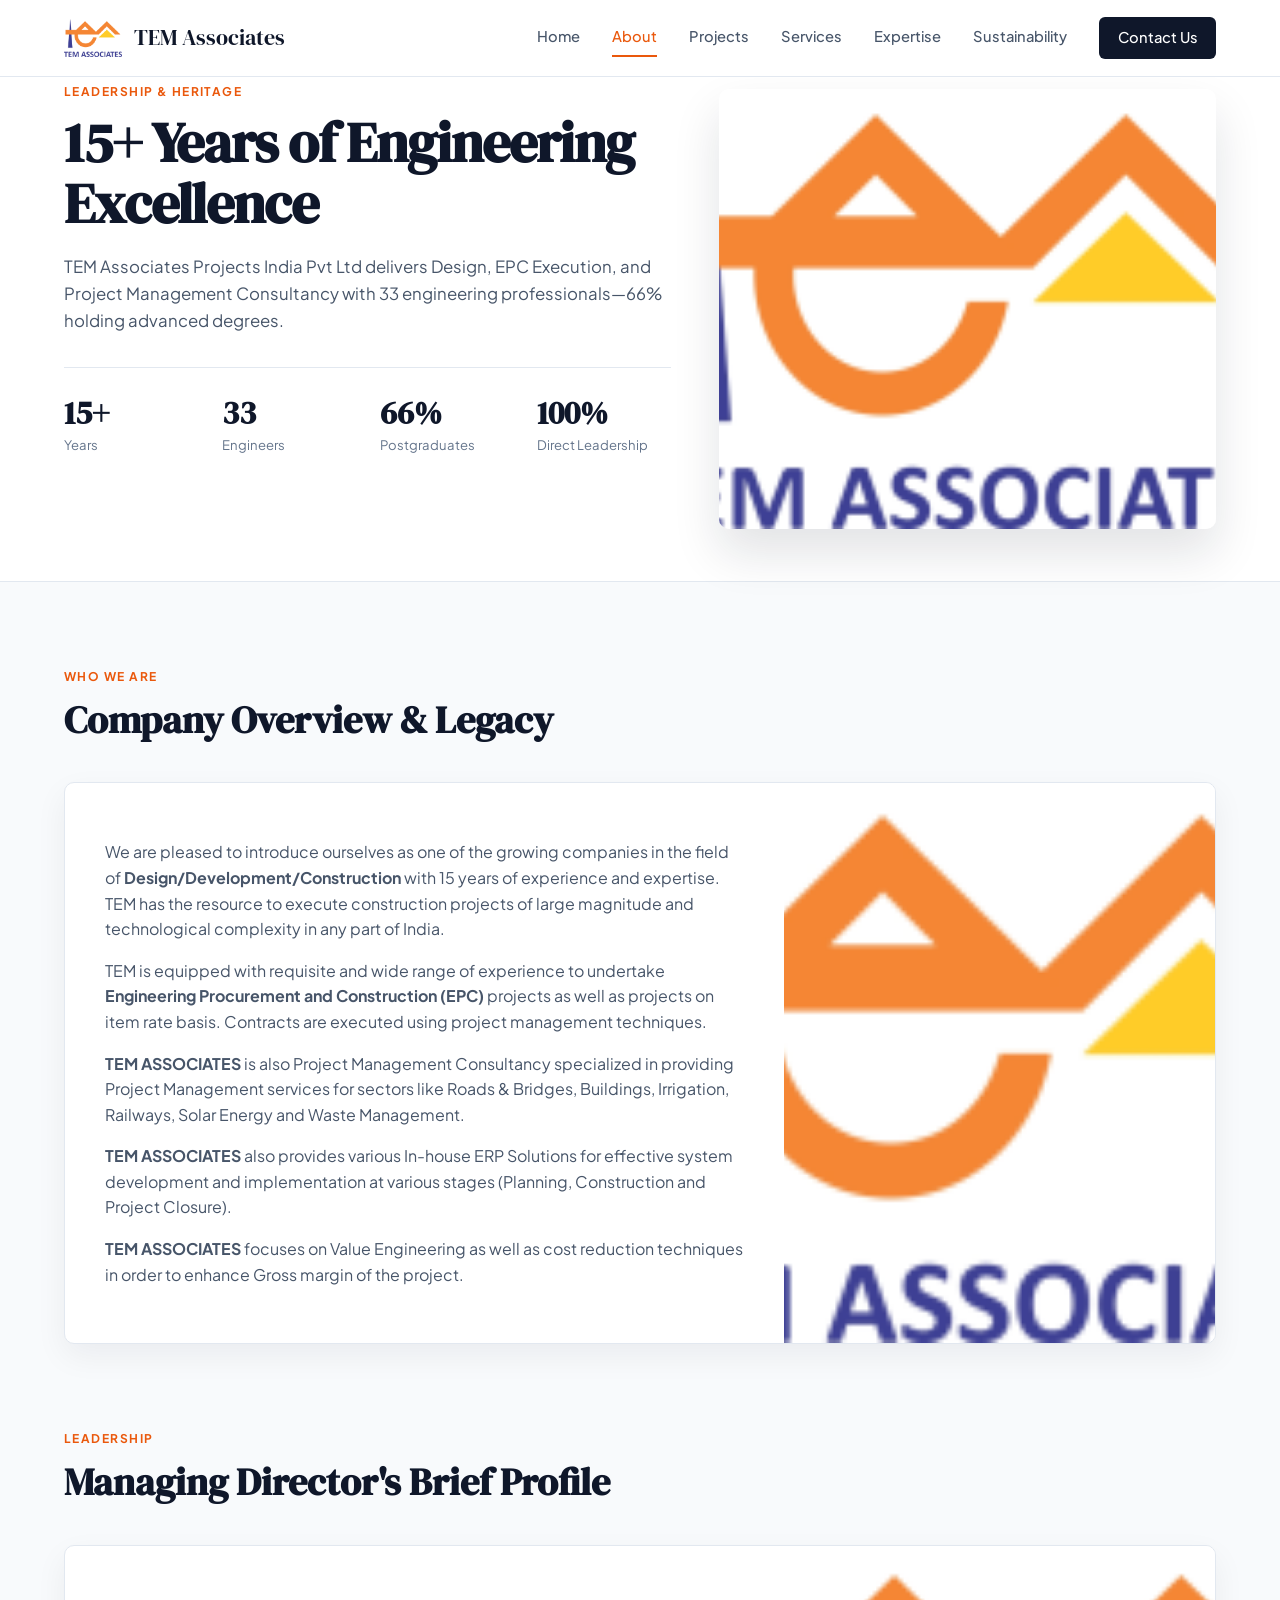
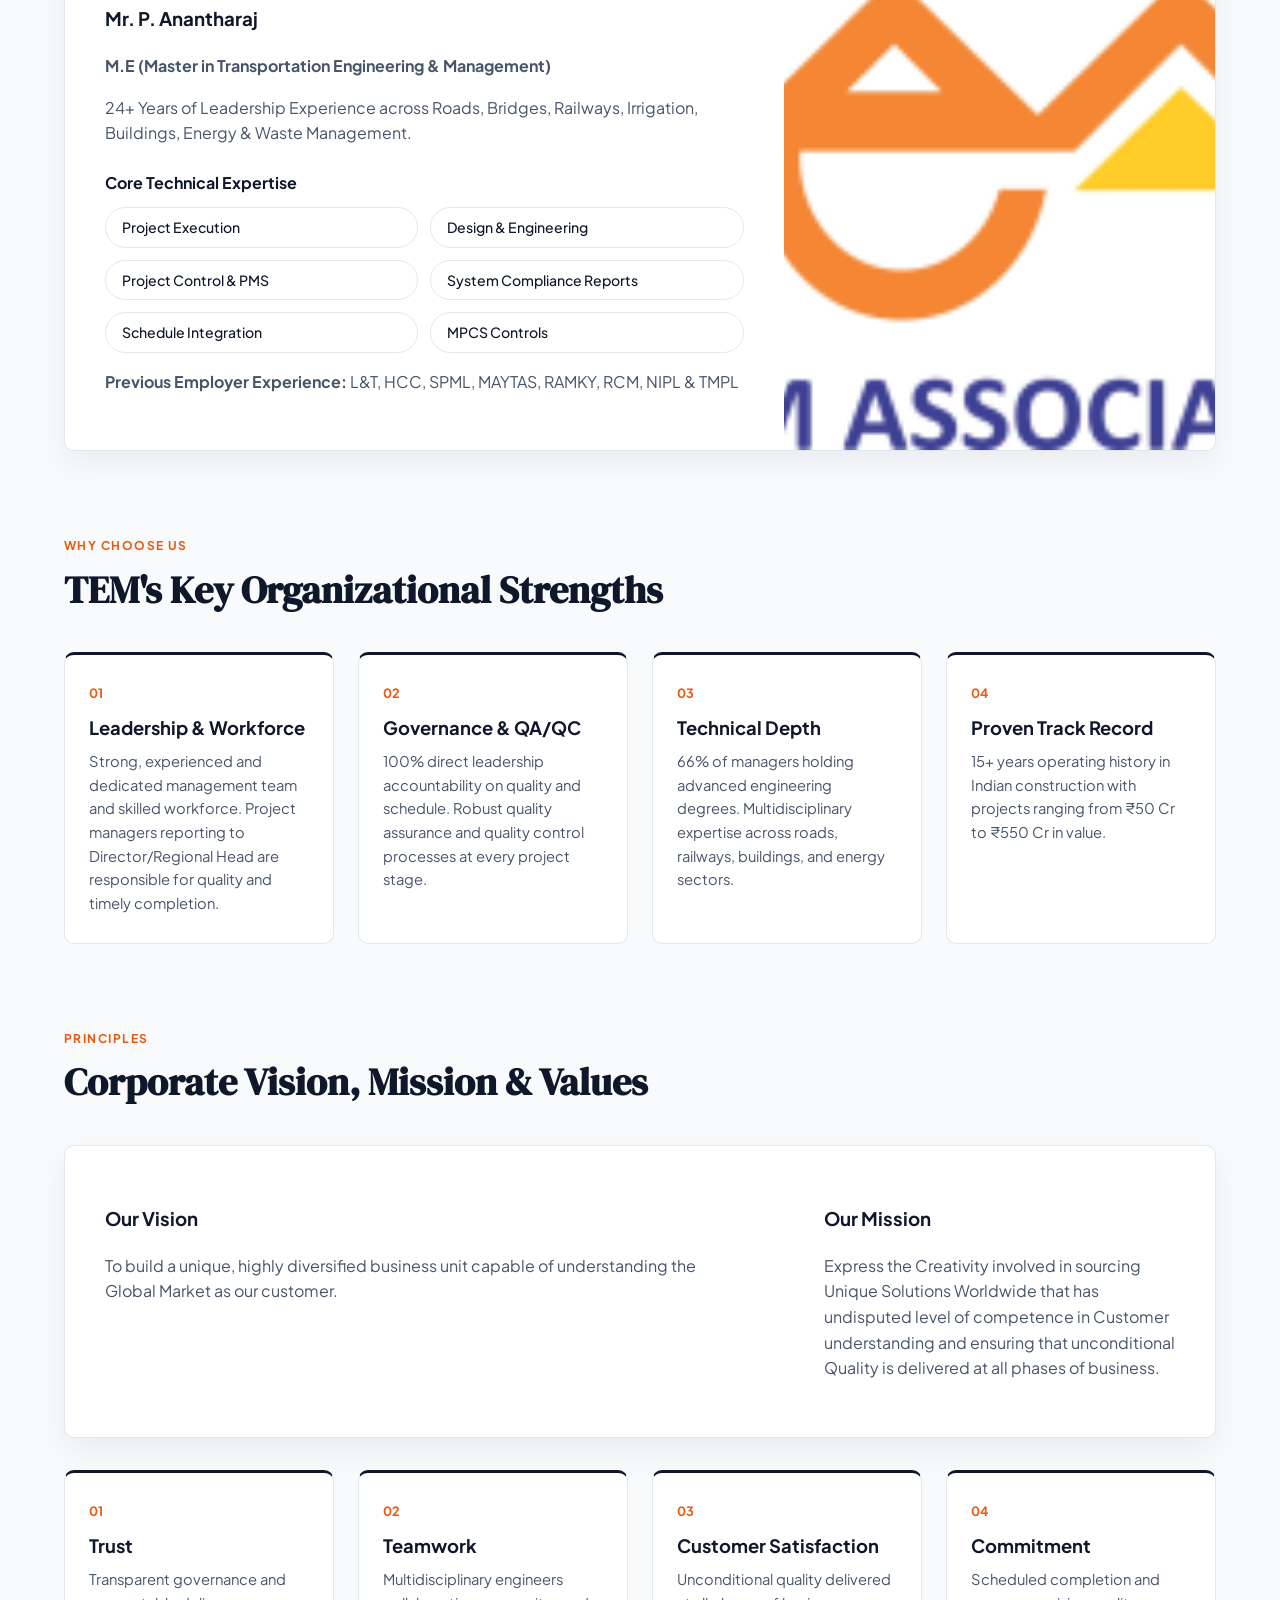
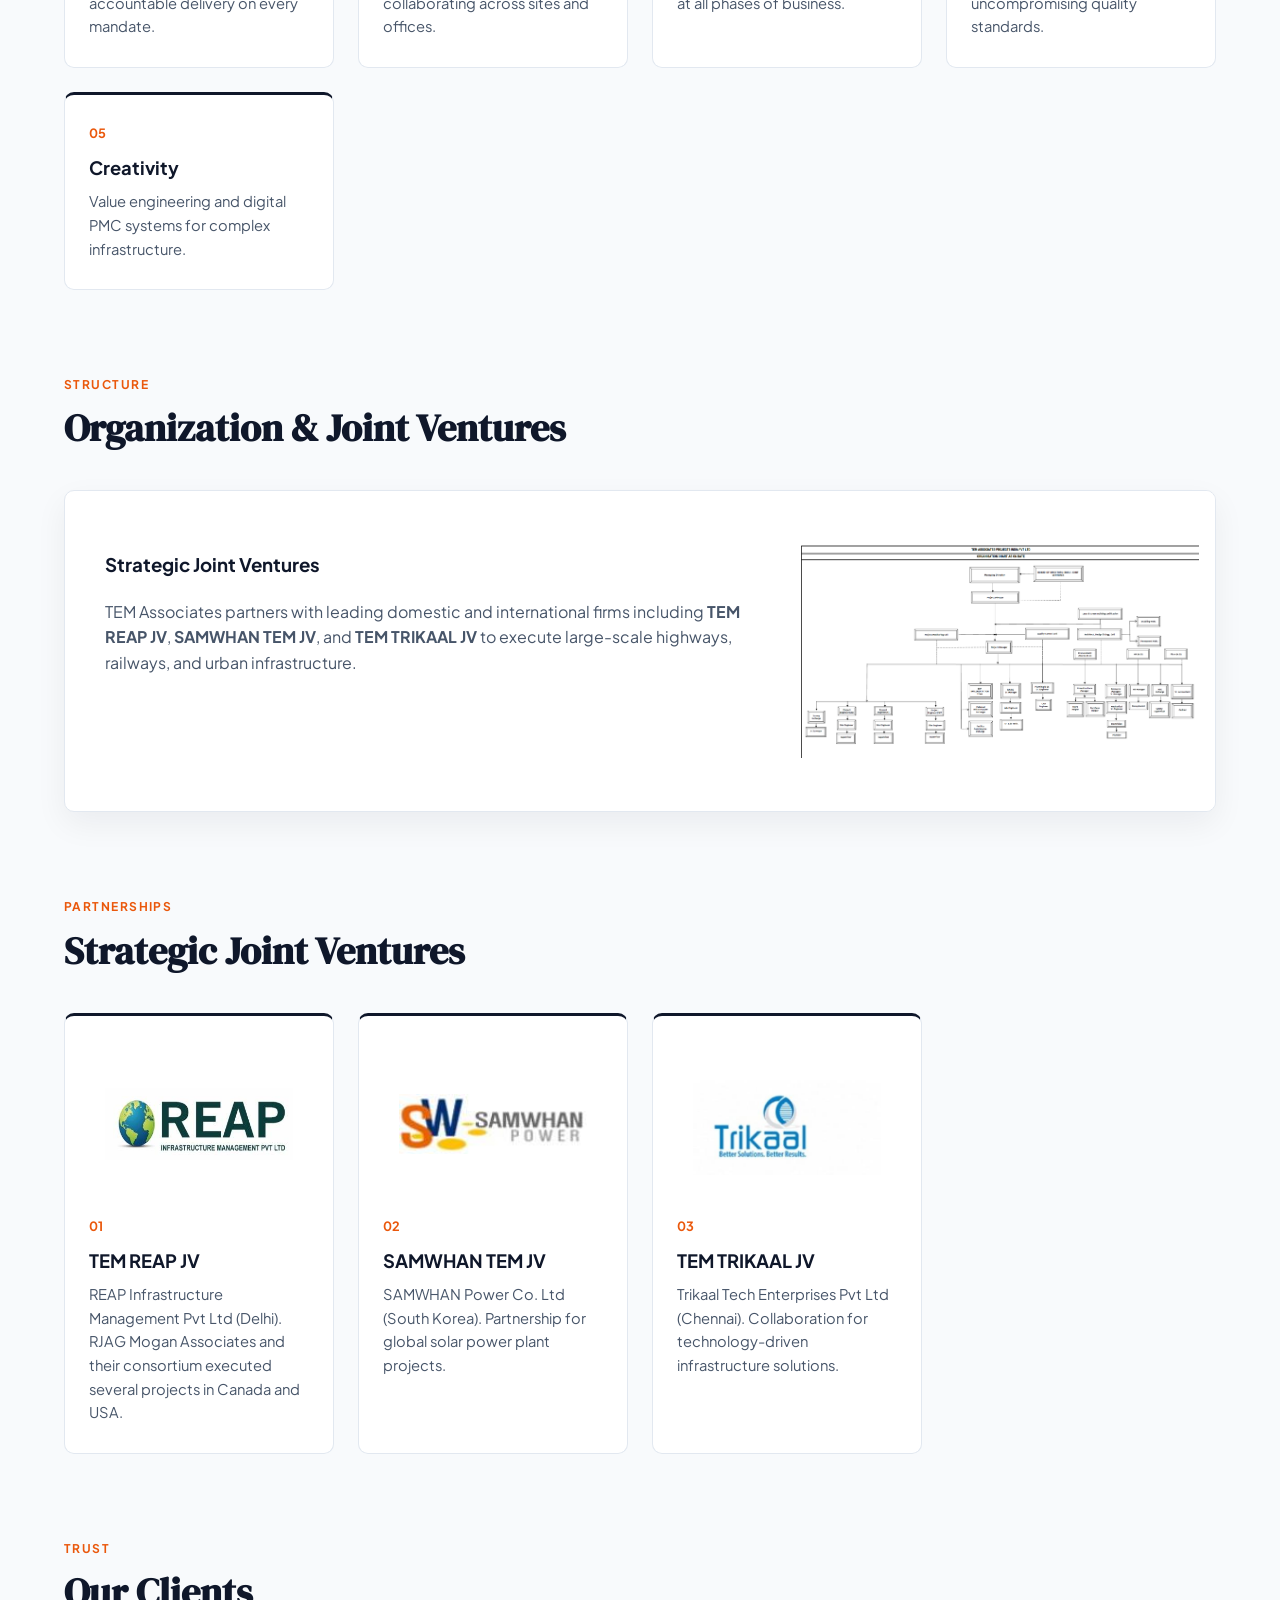
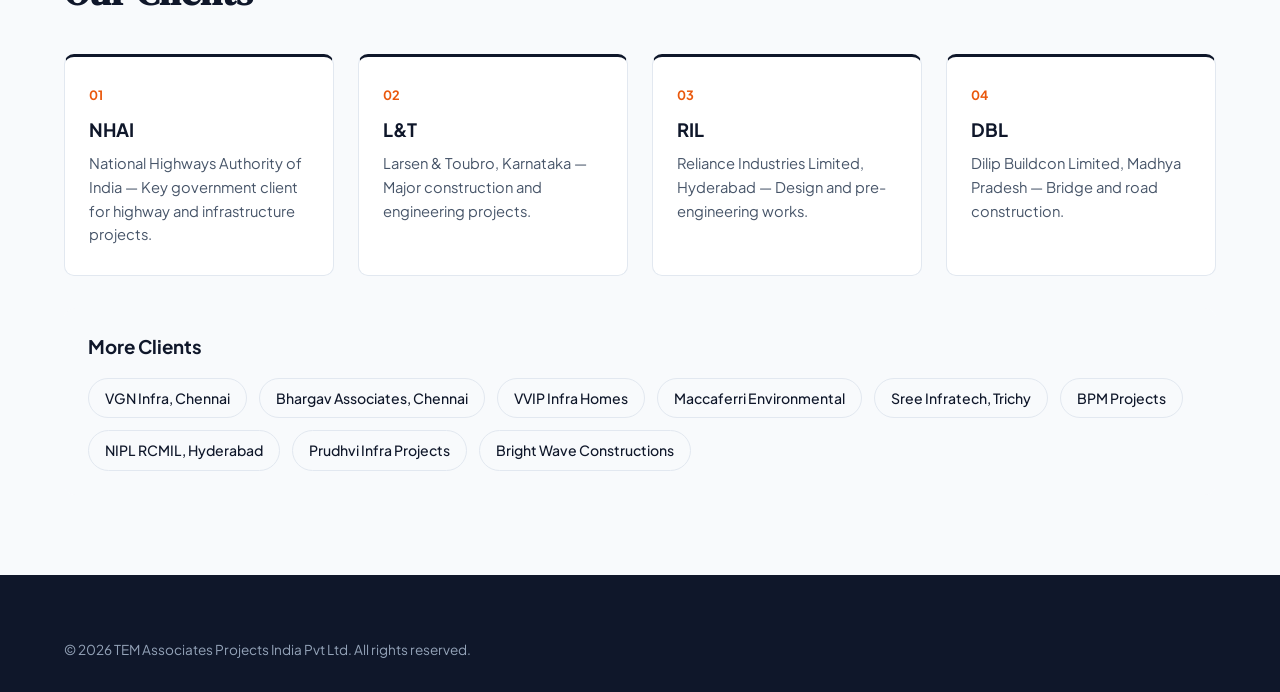
==== commit 5ef4a3f7: "Replace executive profile images with TEM logo in about.html" ====
--- a/about.html
+++ b/about.html
@@ -39,7 +39,7 @@
           </div>
         </div>
         <div class="hero-media">
-          <img src="TEM_PDF_Images/banner_executive_profile.png" alt="TEM Associates executive leadership">
+          <img src="TEM_PDF_Images/tem_logo.png" alt="TEM Associates executive leadership">
         </div>
       </div>
     </section>
@@ -58,7 +58,7 @@
             <p style="color: var(--ink-soft);"><strong>TEM ASSOCIATES</strong> focuses on Value Engineering as well as cost reduction techniques in order to enhance Gross margin of the project.</p>
           </div>
           <div class="visit-media">
-            <img src="TEM_PDF_Images/banner_executive_profile.png" alt="TEM Associates legacy">
+            <img src="TEM_PDF_Images/tem_logo.png" alt="TEM Associates legacy">
           </div>
         </div>
       </div>
@@ -86,7 +86,7 @@
             <p style="color: var(--ink-soft); margin-top: 1rem;"><strong>Previous Employer Experience:</strong> L&amp;T, HCC, SPML, MAYTAS, RAMKY, RCM, NIPL &amp; TMPL</p>
           </div>
           <div class="visit-media">
-            <img src="TEM_PDF_Images/banner_executive_profile.png" alt="Managing Director">
+            <img src="TEM_PDF_Images/tem_logo.png" alt="Managing Director">
           </div>
         </div>
       </div>
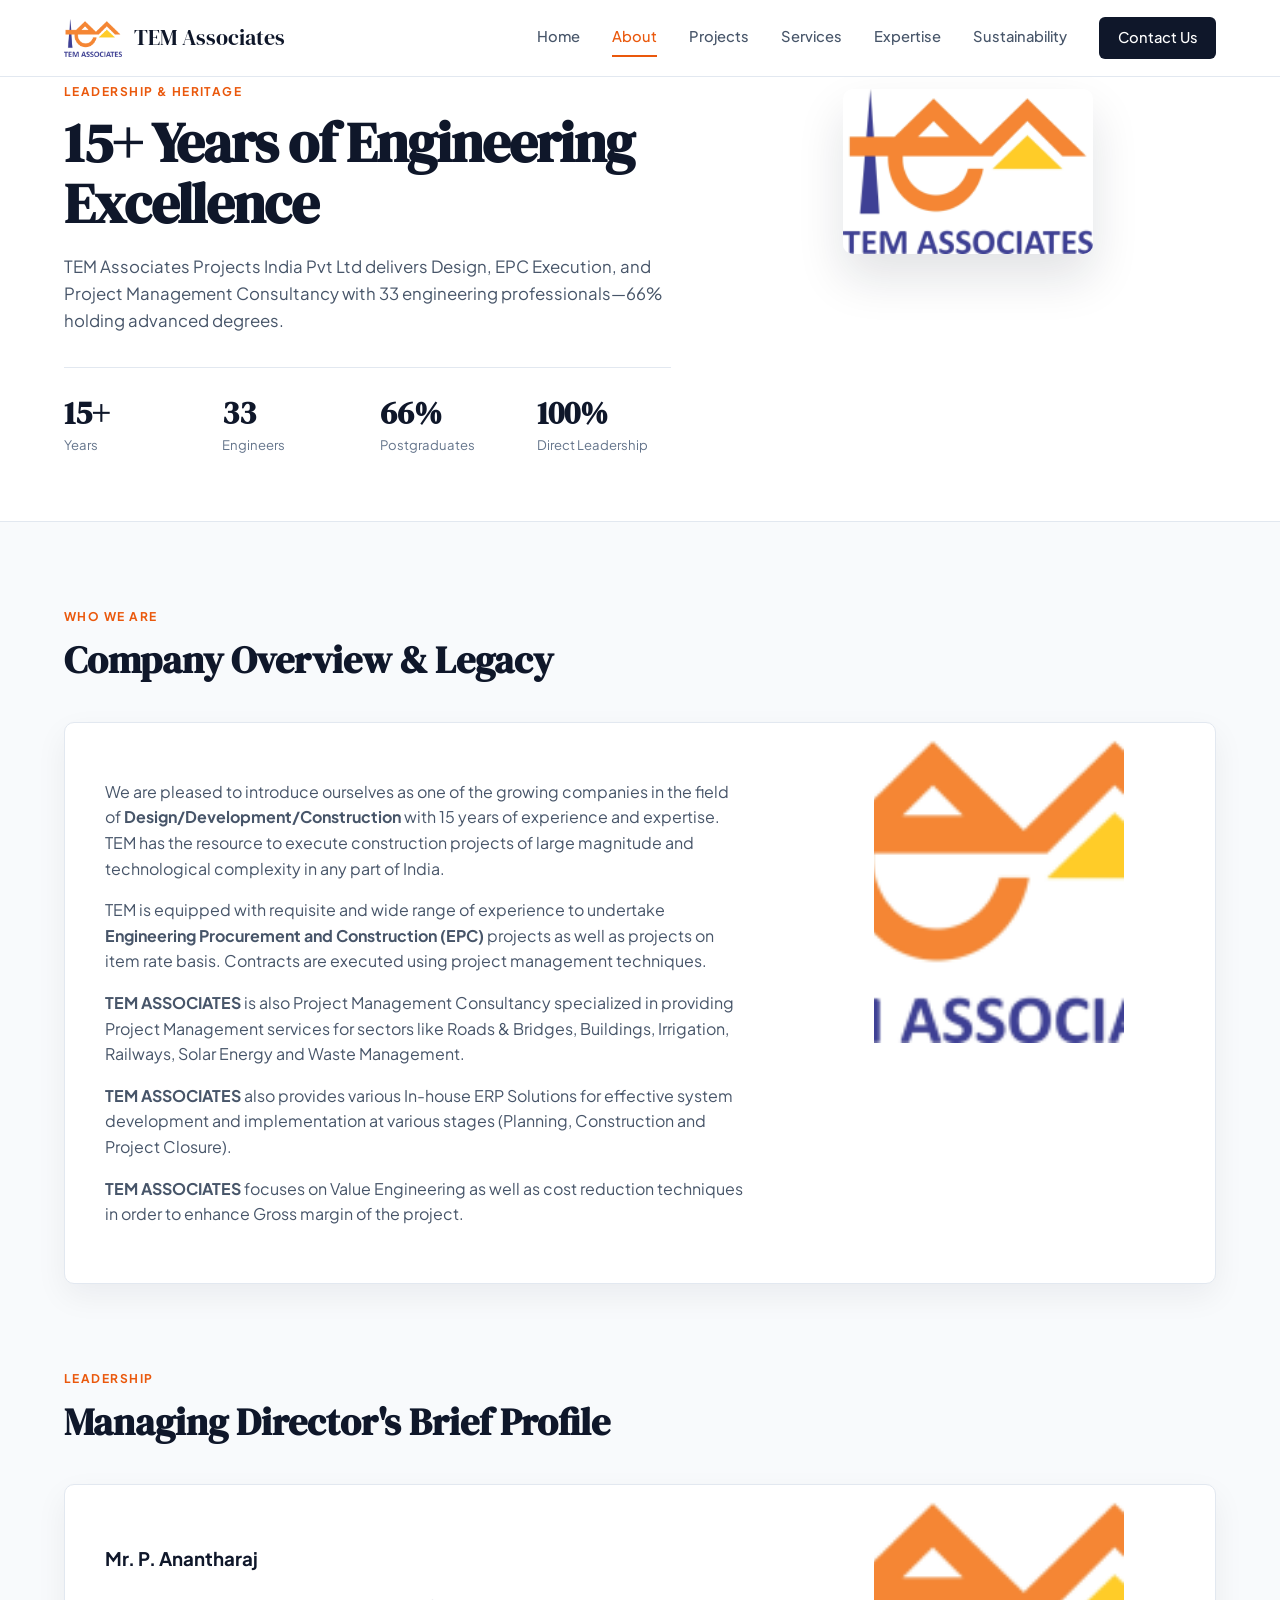
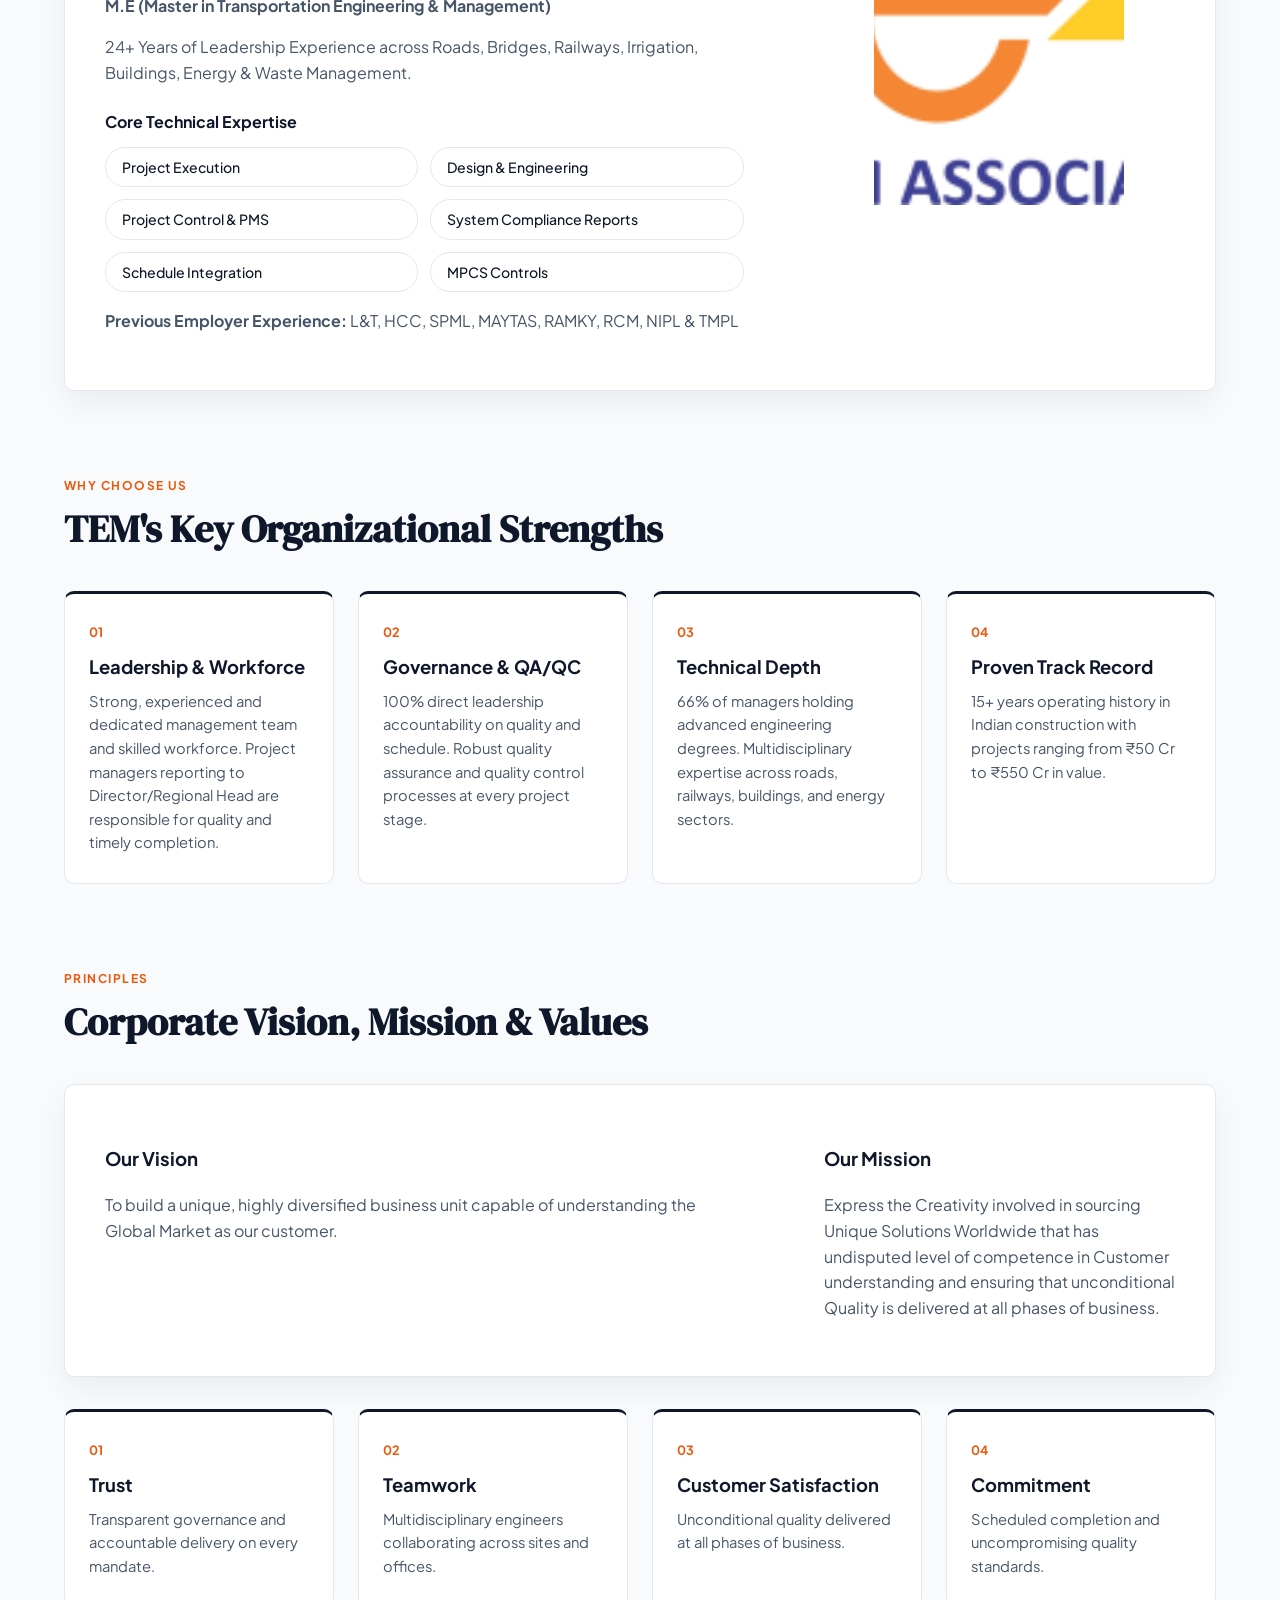
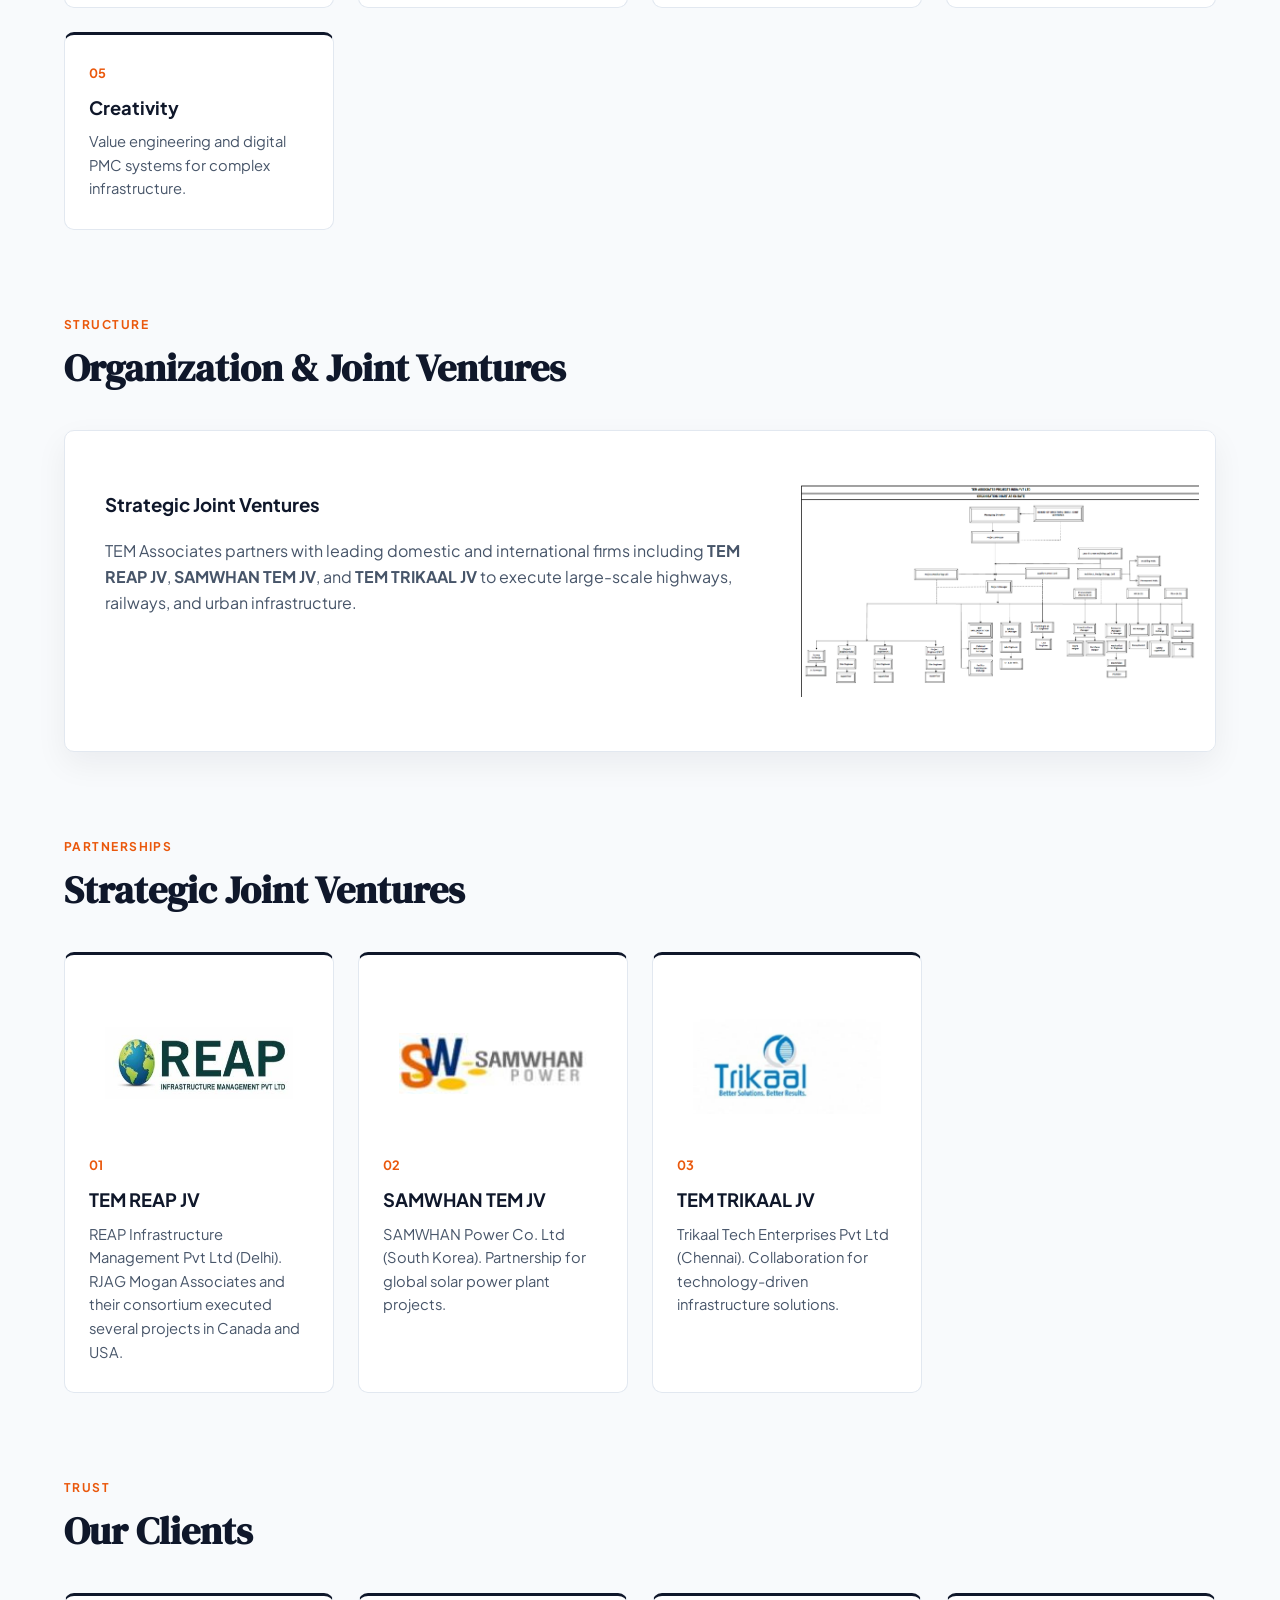
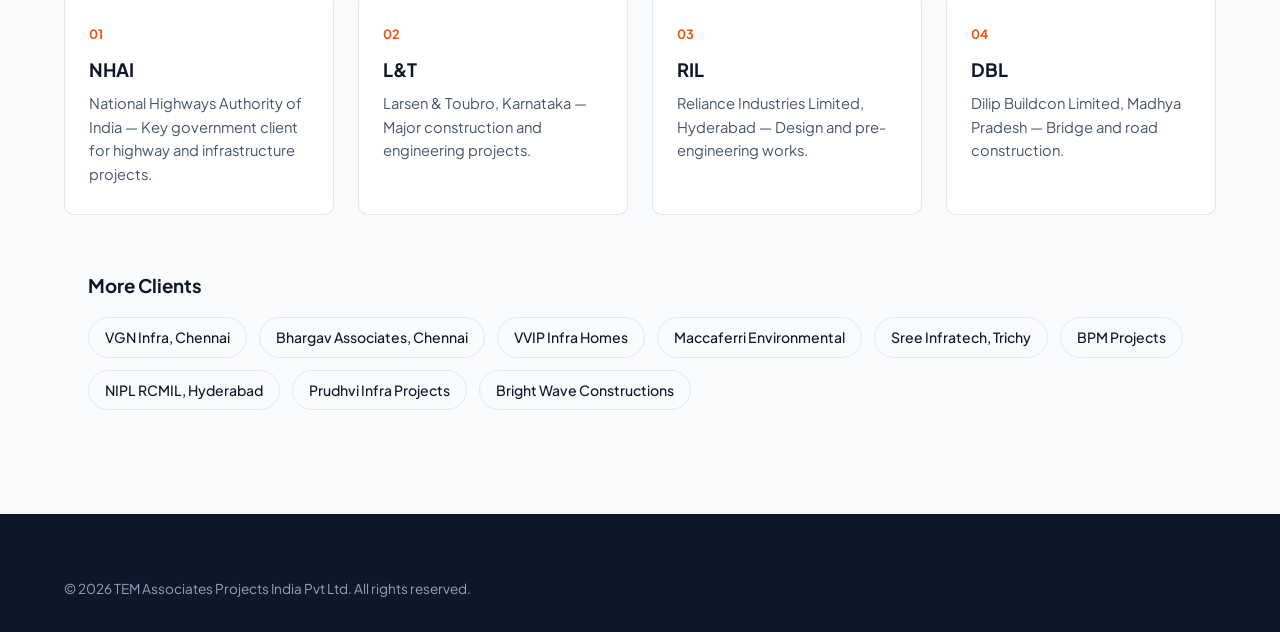
==== commit 7e401ece: "Resize TEM logo images in about.html to fit sections" ====
--- a/about.html
+++ b/about.html
@@ -39,7 +39,7 @@
           </div>
         </div>
         <div class="hero-media">
-          <img src="TEM_PDF_Images/tem_logo.png" alt="TEM Associates executive leadership">
+          <img src="TEM_PDF_Images/tem_logo.png" alt="TEM Associates executive leadership" style="max-width: 250px; height: auto; margin: 0 auto; display: block;">
         </div>
       </div>
     </section>
@@ -58,7 +58,7 @@
             <p style="color: var(--ink-soft);"><strong>TEM ASSOCIATES</strong> focuses on Value Engineering as well as cost reduction techniques in order to enhance Gross margin of the project.</p>
           </div>
           <div class="visit-media">
-            <img src="TEM_PDF_Images/tem_logo.png" alt="TEM Associates legacy">
+            <img src="TEM_PDF_Images/tem_logo.png" alt="TEM Associates legacy" style="max-width: 250px; height: auto; margin: 0 auto; display: block;">
           </div>
         </div>
       </div>
@@ -86,7 +86,7 @@
             <p style="color: var(--ink-soft); margin-top: 1rem;"><strong>Previous Employer Experience:</strong> L&amp;T, HCC, SPML, MAYTAS, RAMKY, RCM, NIPL &amp; TMPL</p>
           </div>
           <div class="visit-media">
-            <img src="TEM_PDF_Images/tem_logo.png" alt="Managing Director">
+            <img src="TEM_PDF_Images/tem_logo.png" alt="Managing Director" style="max-width: 250px; height: auto; margin: 0 auto; display: block;">
           </div>
         </div>
       </div>
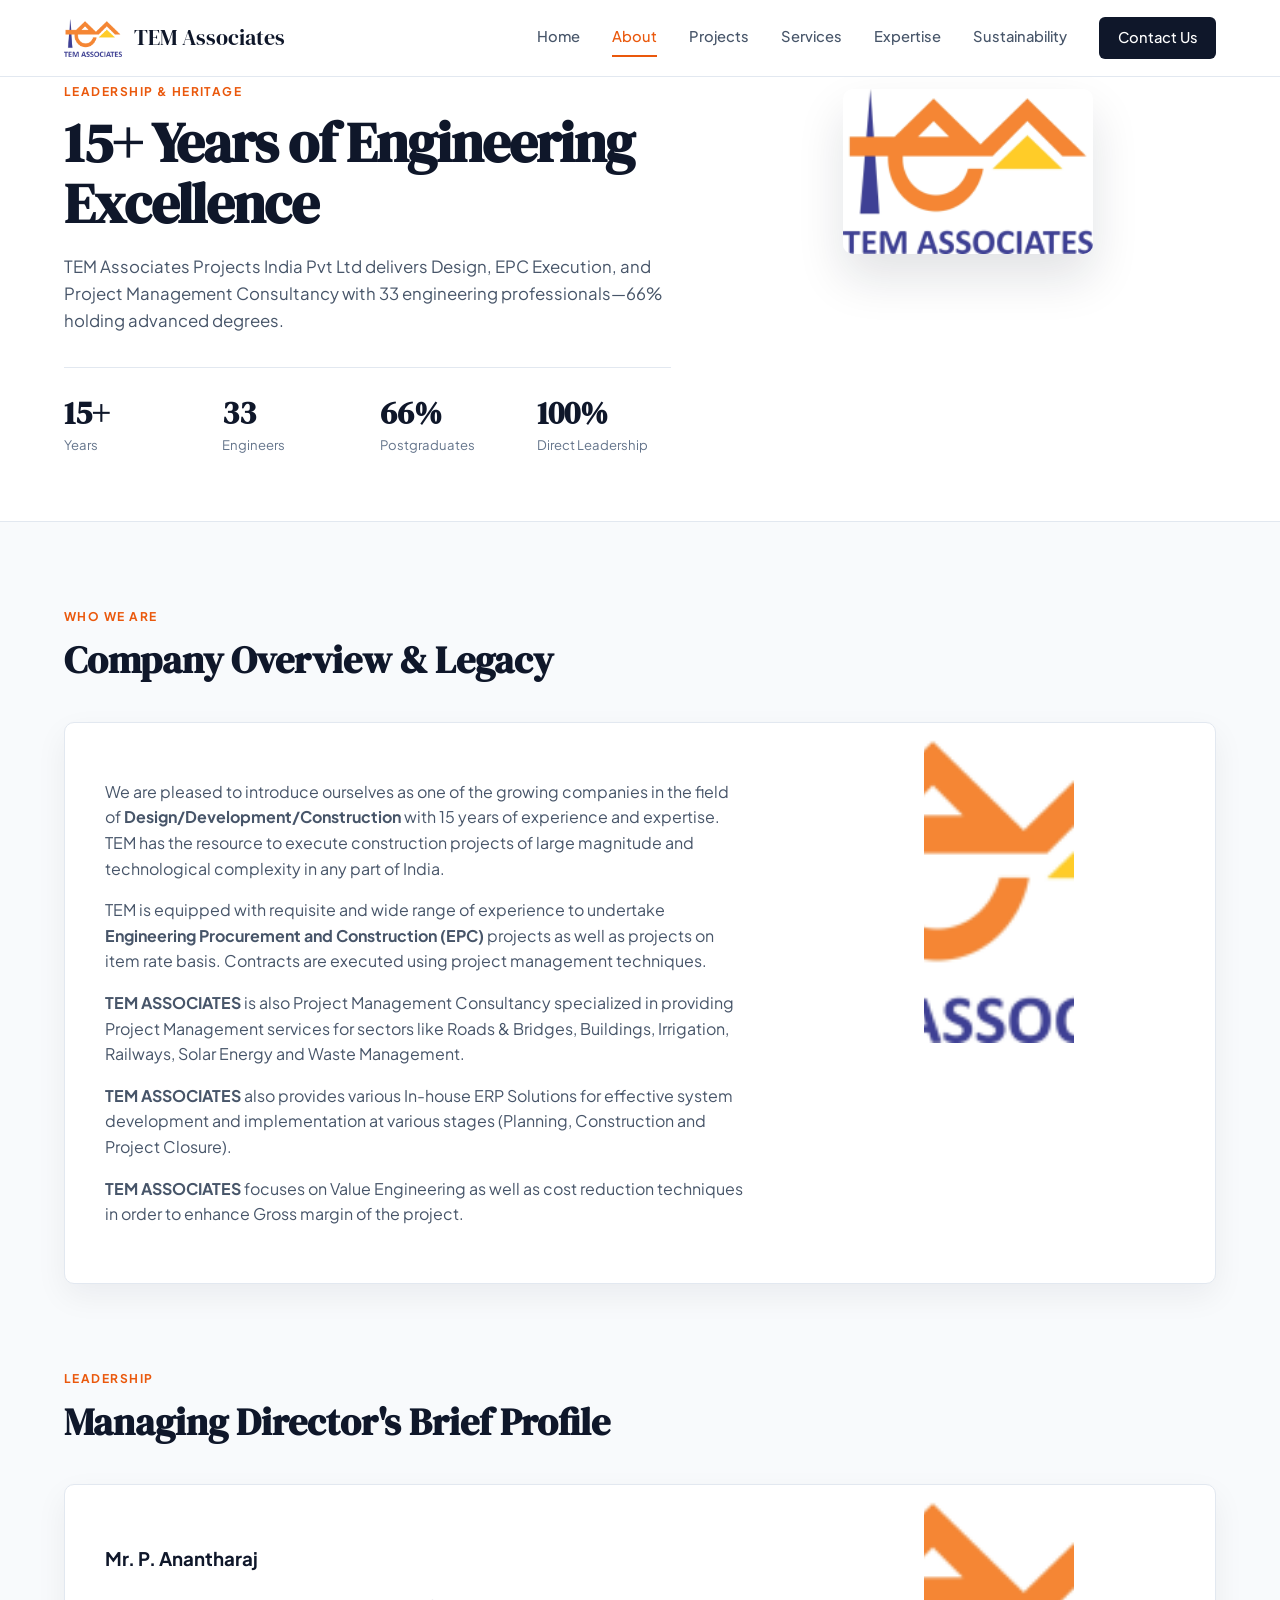
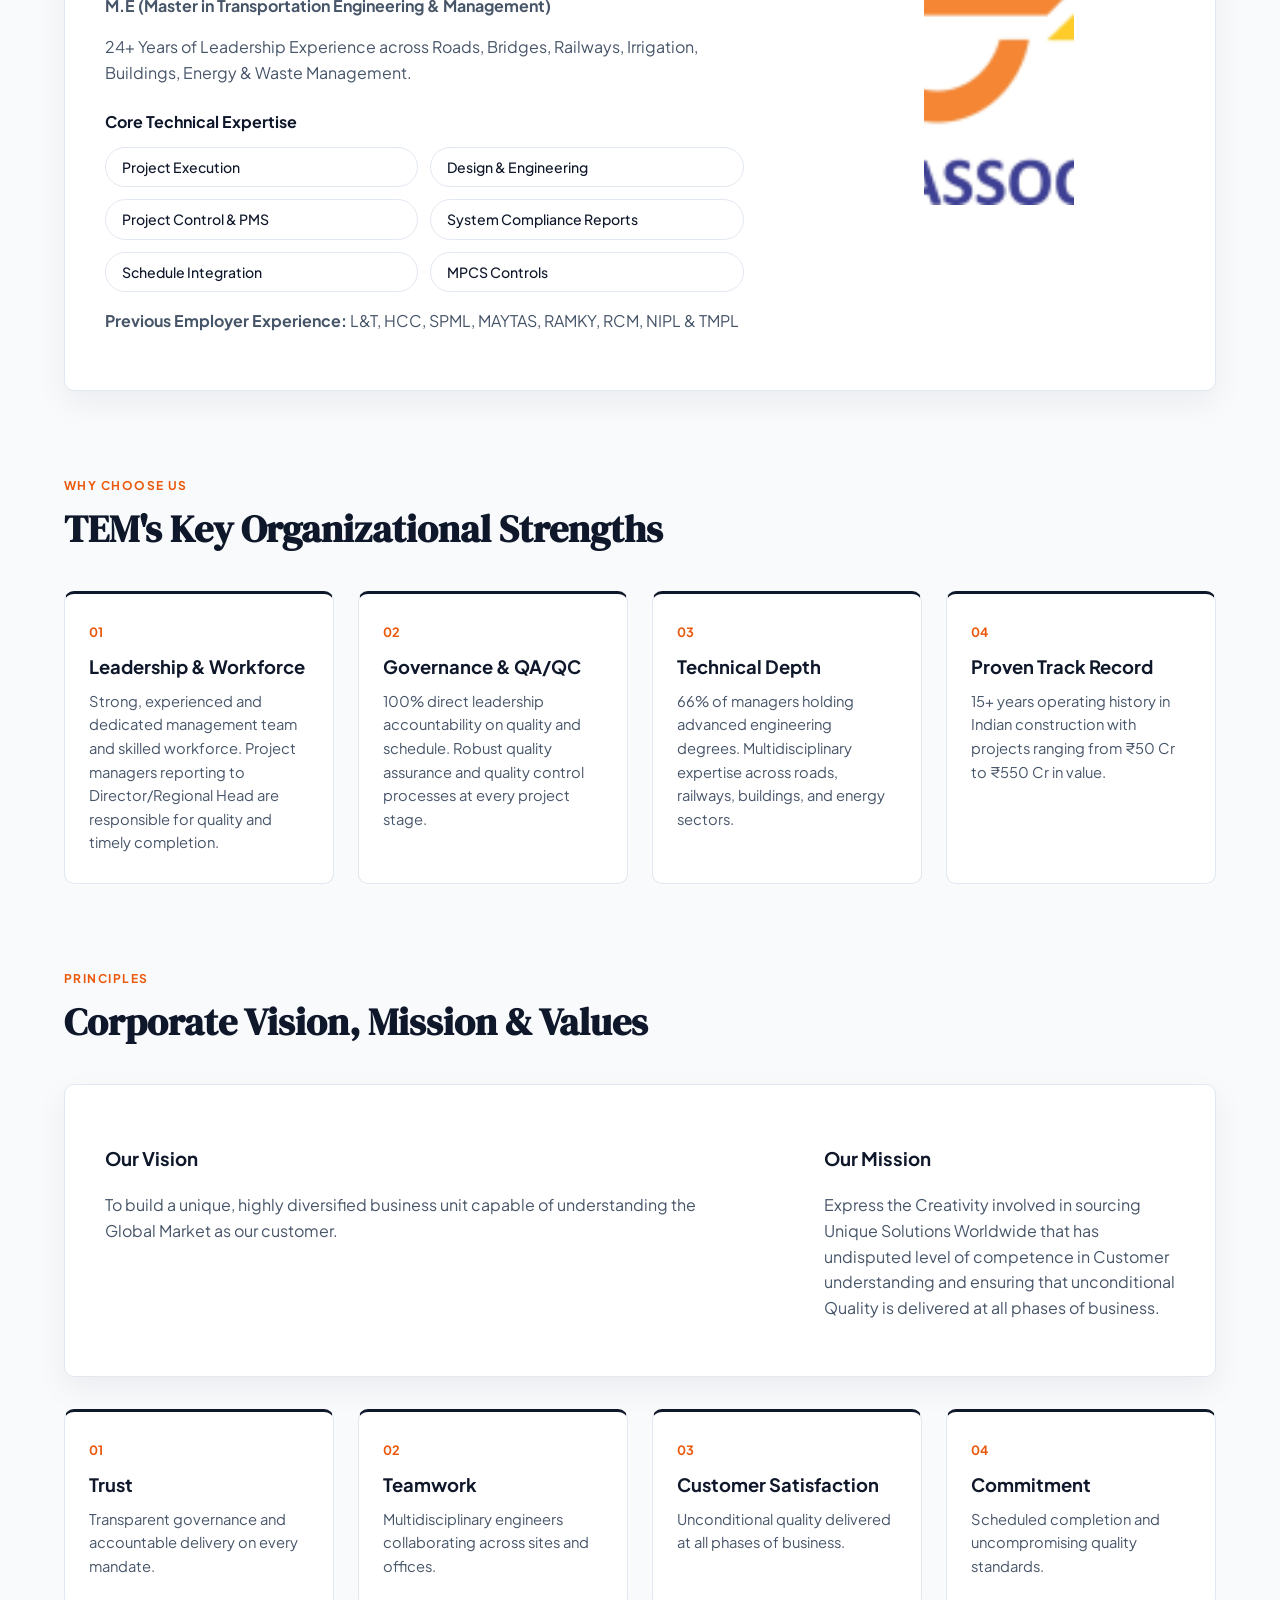
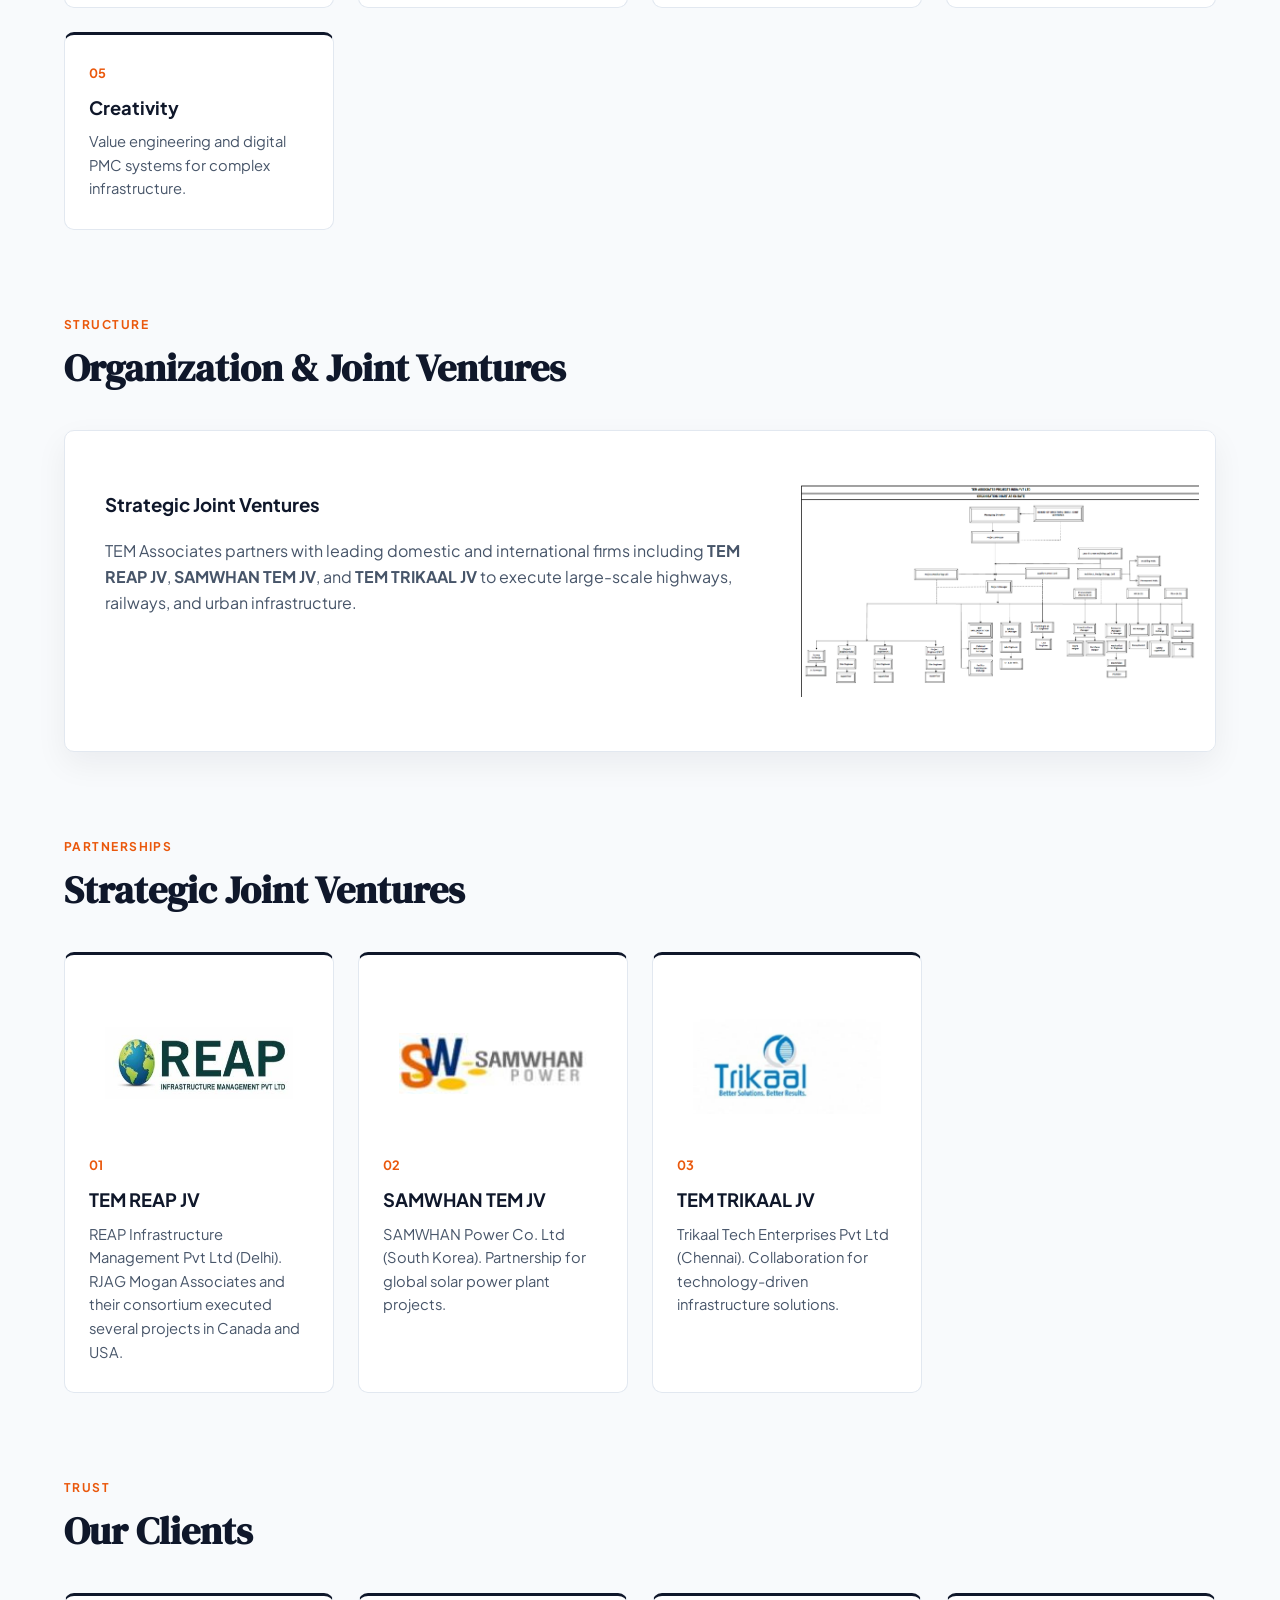
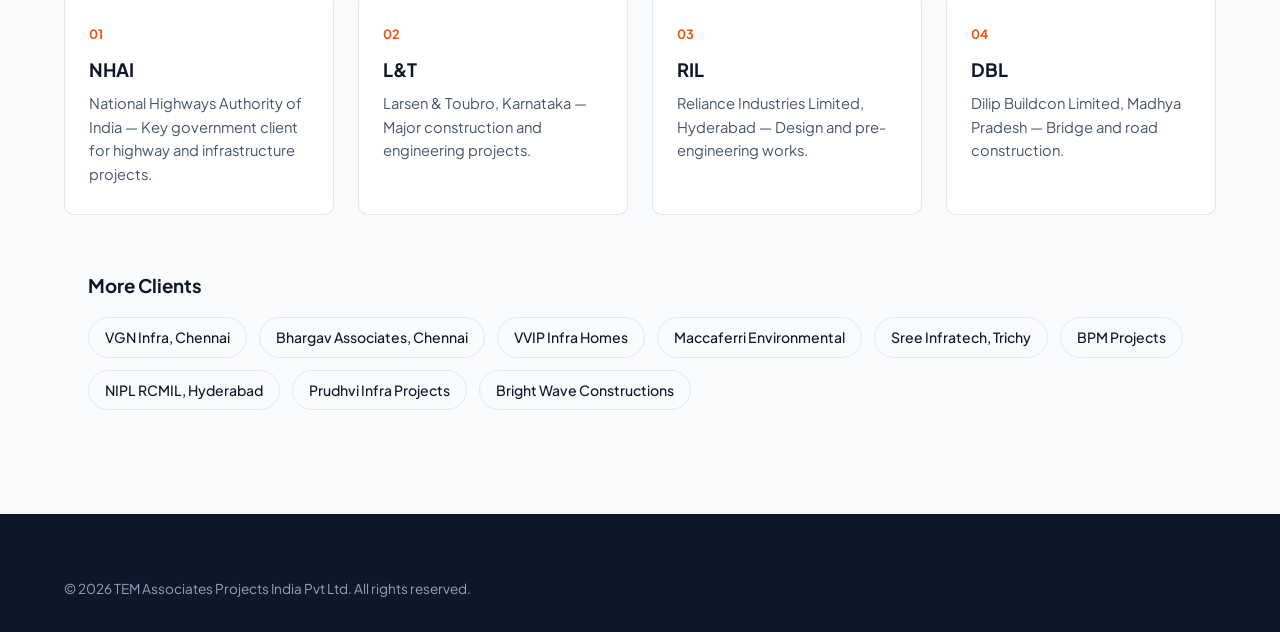
==== commit 879bea7b: "Further reduce logo size in Company Overview and MD Profile sections" ====
--- a/about.html
+++ b/about.html
@@ -58,7 +58,7 @@
             <p style="color: var(--ink-soft);"><strong>TEM ASSOCIATES</strong> focuses on Value Engineering as well as cost reduction techniques in order to enhance Gross margin of the project.</p>
           </div>
           <div class="visit-media">
-            <img src="TEM_PDF_Images/tem_logo.png" alt="TEM Associates legacy" style="max-width: 250px; height: auto; margin: 0 auto; display: block;">
+            <img src="TEM_PDF_Images/tem_logo.png" alt="TEM Associates legacy" style="max-width: 150px; height: auto; margin: 0 auto; display: block;">
           </div>
         </div>
       </div>
@@ -86,7 +86,7 @@
             <p style="color: var(--ink-soft); margin-top: 1rem;"><strong>Previous Employer Experience:</strong> L&amp;T, HCC, SPML, MAYTAS, RAMKY, RCM, NIPL &amp; TMPL</p>
           </div>
           <div class="visit-media">
-            <img src="TEM_PDF_Images/tem_logo.png" alt="Managing Director" style="max-width: 250px; height: auto; margin: 0 auto; display: block;">
+            <img src="TEM_PDF_Images/tem_logo.png" alt="Managing Director" style="max-width: 150px; height: auto; margin: 0 auto; display: block;">
           </div>
         </div>
       </div>
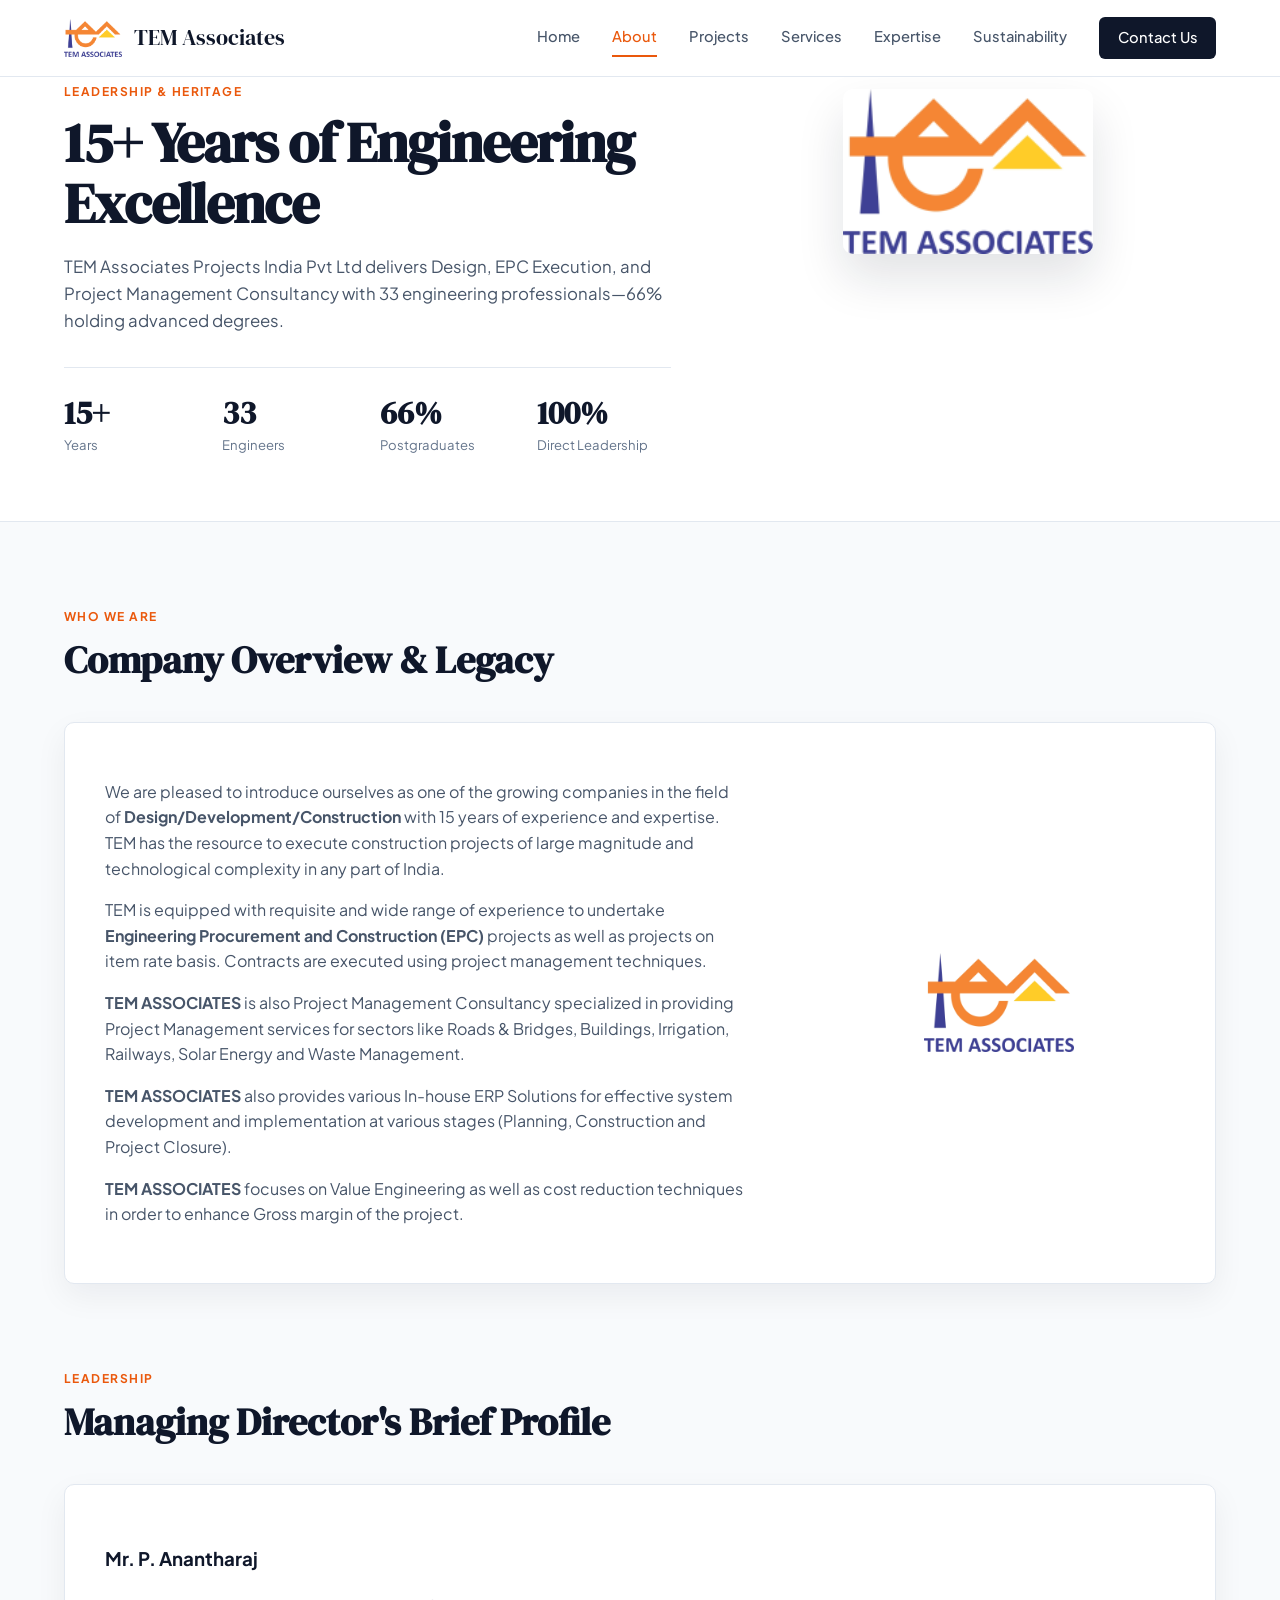
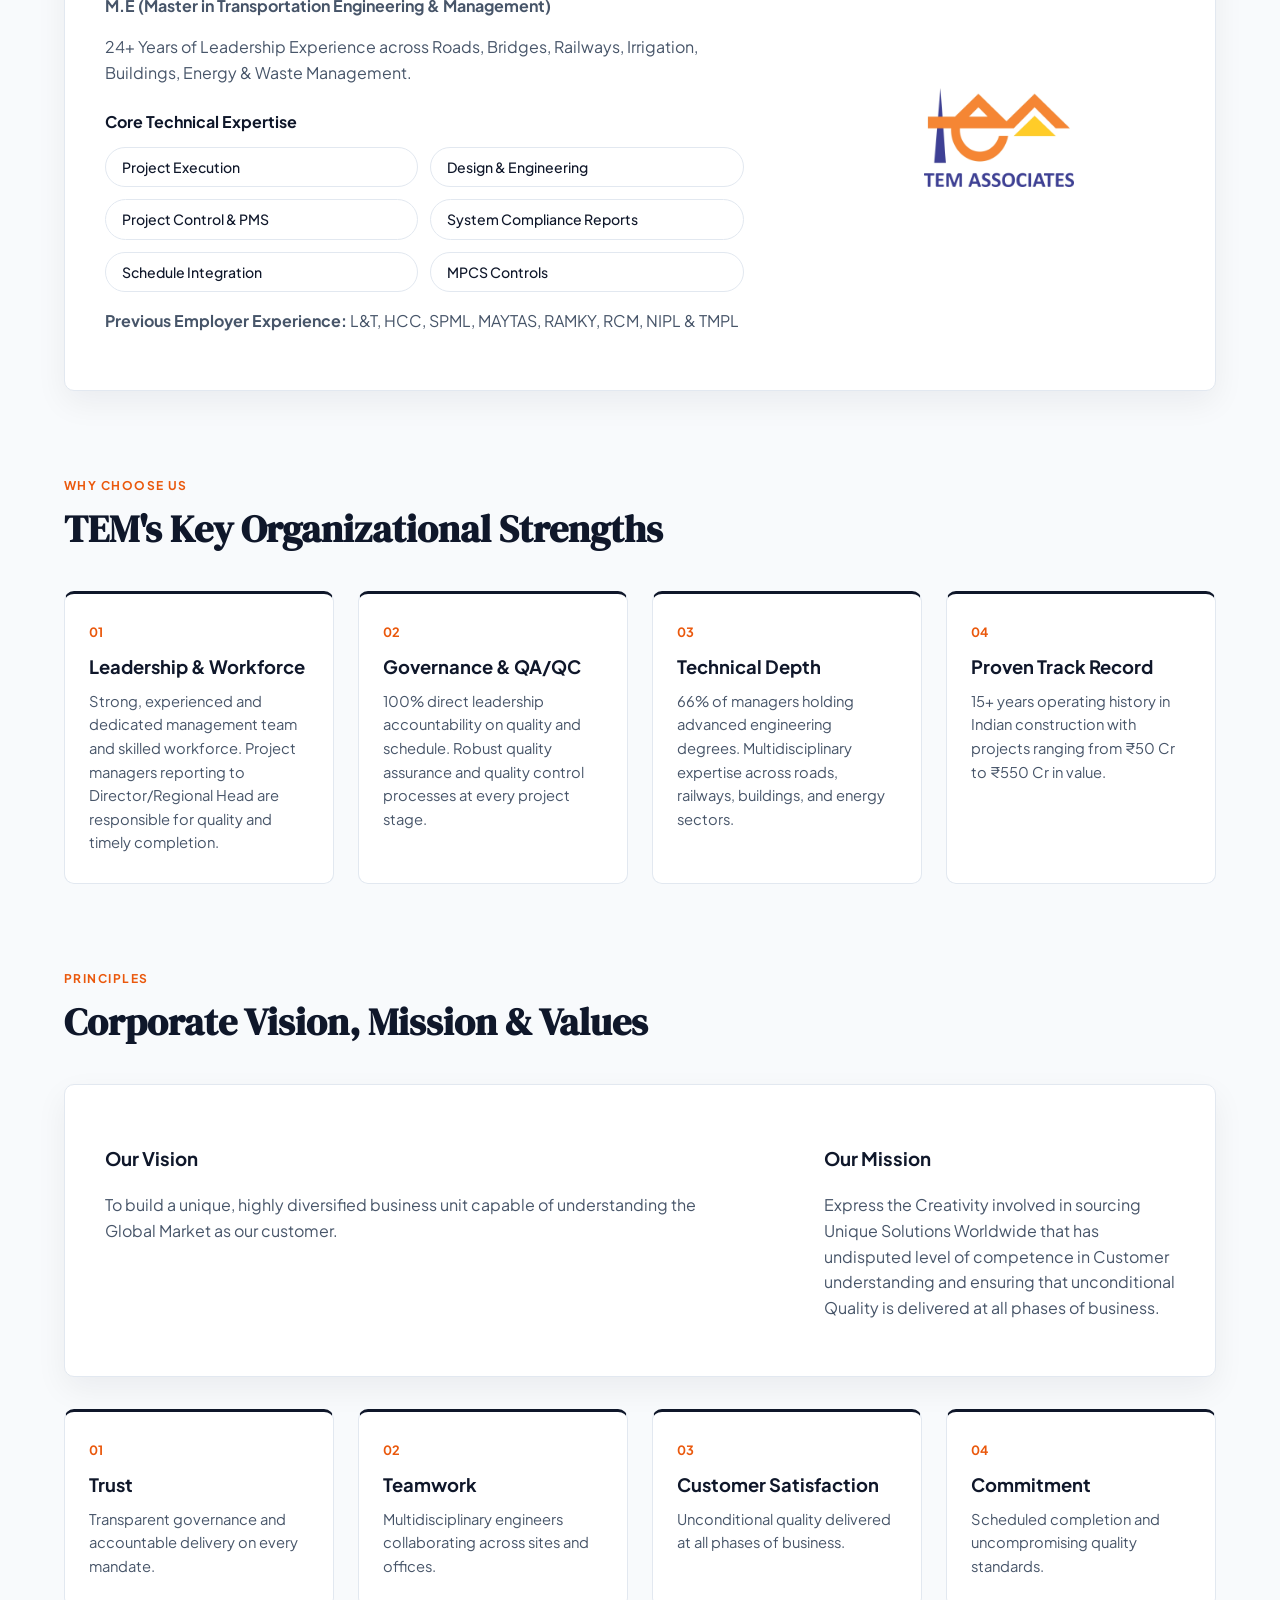
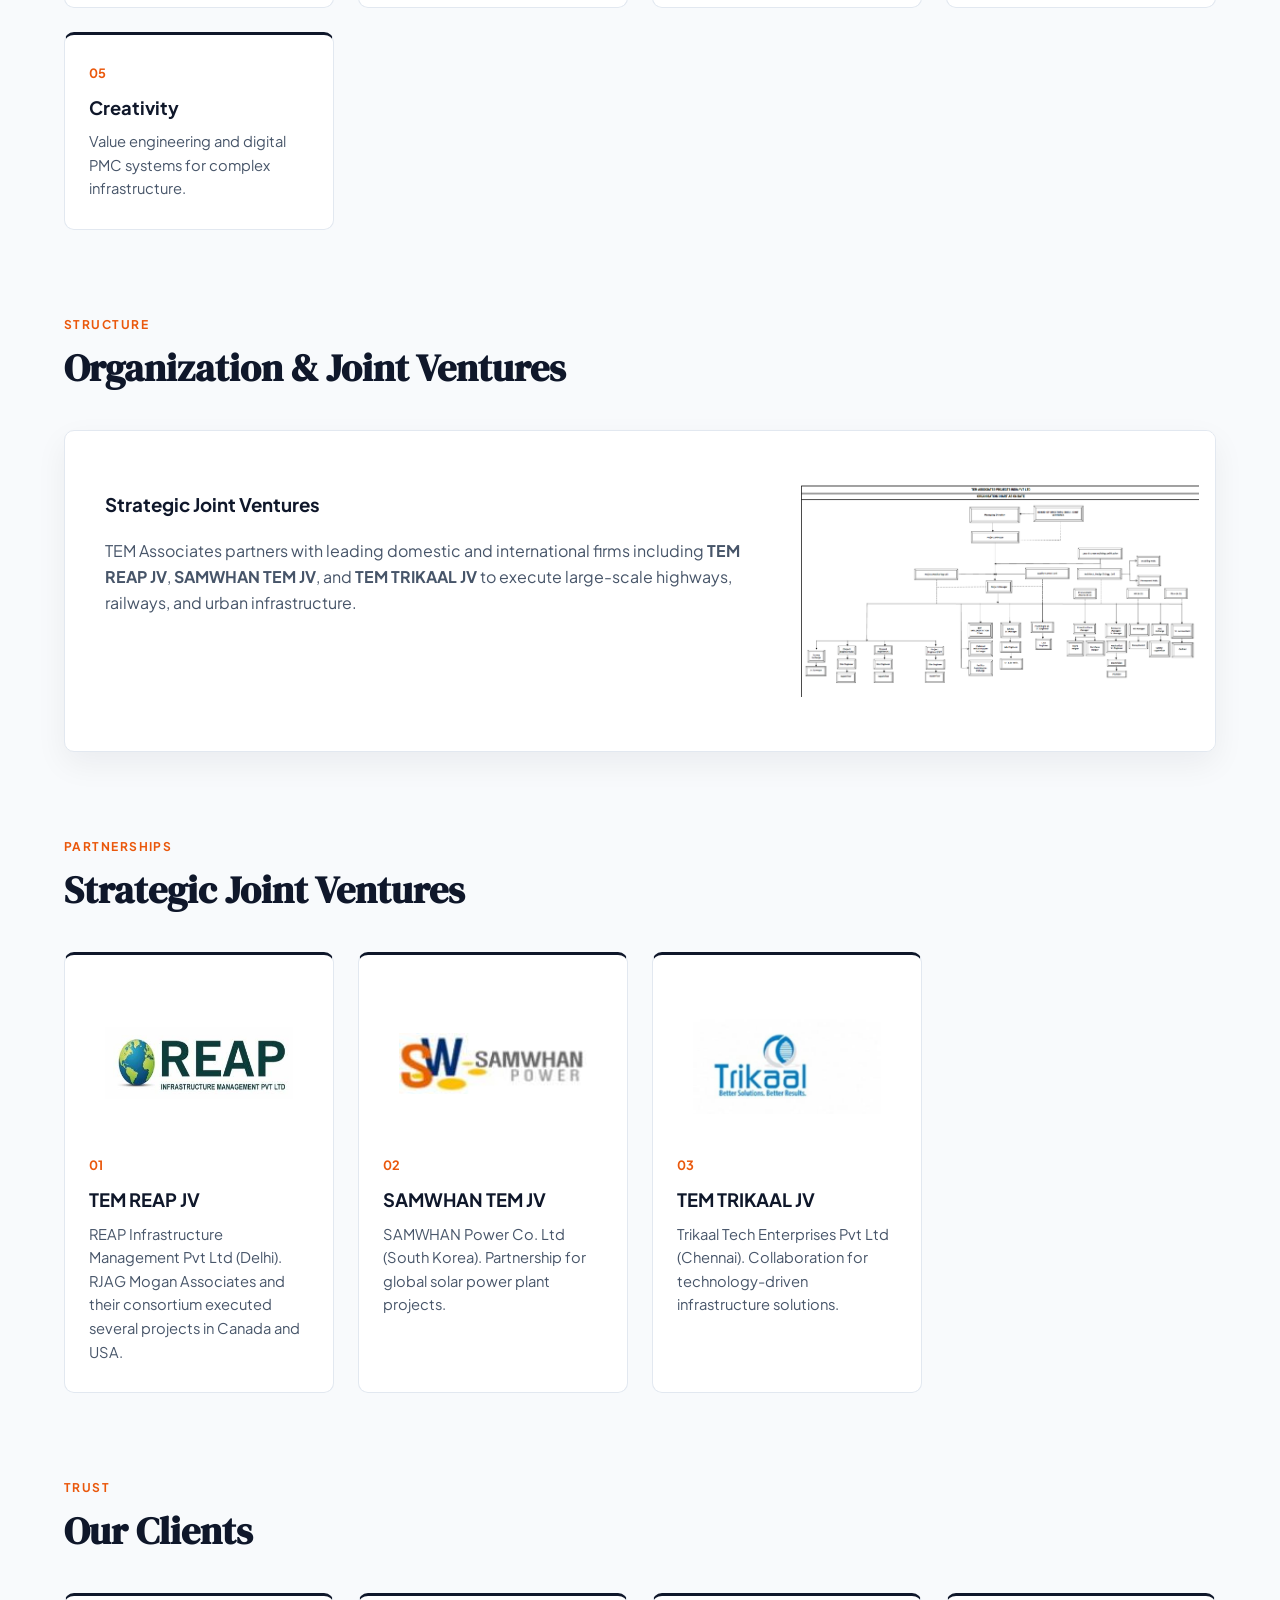
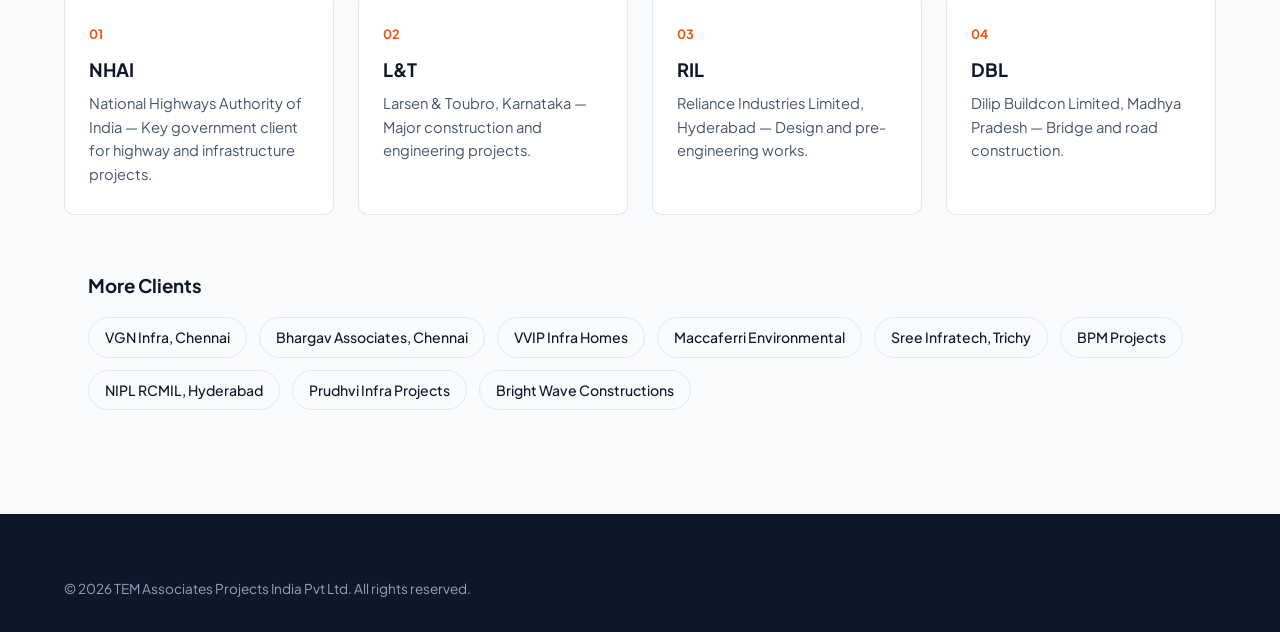
==== commit e76d875d: "Fix logo cropping: use object-fit contain and flex centering" ====
--- a/about.html
+++ b/about.html
@@ -57,8 +57,8 @@
             <p style="color: var(--ink-soft);"><strong>TEM ASSOCIATES</strong> also provides various In-house ERP Solutions for effective system development and implementation at various stages (Planning, Construction and Project Closure).</p>
             <p style="color: var(--ink-soft);"><strong>TEM ASSOCIATES</strong> focuses on Value Engineering as well as cost reduction techniques in order to enhance Gross margin of the project.</p>
           </div>
-          <div class="visit-media">
-            <img src="TEM_PDF_Images/tem_logo.png" alt="TEM Associates legacy" style="max-width: 150px; height: auto; margin: 0 auto; display: block;">
+          <div class="visit-media" style="display: flex; align-items: center; justify-content: center; min-height: auto;">
+            <img src="TEM_PDF_Images/tem_logo.png" alt="TEM Associates legacy" style="max-width: 150px; height: auto; object-fit: contain;">
           </div>
         </div>
       </div>
@@ -85,8 +85,8 @@
             </div>
             <p style="color: var(--ink-soft); margin-top: 1rem;"><strong>Previous Employer Experience:</strong> L&amp;T, HCC, SPML, MAYTAS, RAMKY, RCM, NIPL &amp; TMPL</p>
           </div>
-          <div class="visit-media">
-            <img src="TEM_PDF_Images/tem_logo.png" alt="Managing Director" style="max-width: 150px; height: auto; margin: 0 auto; display: block;">
+          <div class="visit-media" style="display: flex; align-items: center; justify-content: center; min-height: auto;">
+            <img src="TEM_PDF_Images/tem_logo.png" alt="Managing Director" style="max-width: 150px; height: auto; object-fit: contain;">
           </div>
         </div>
       </div>
